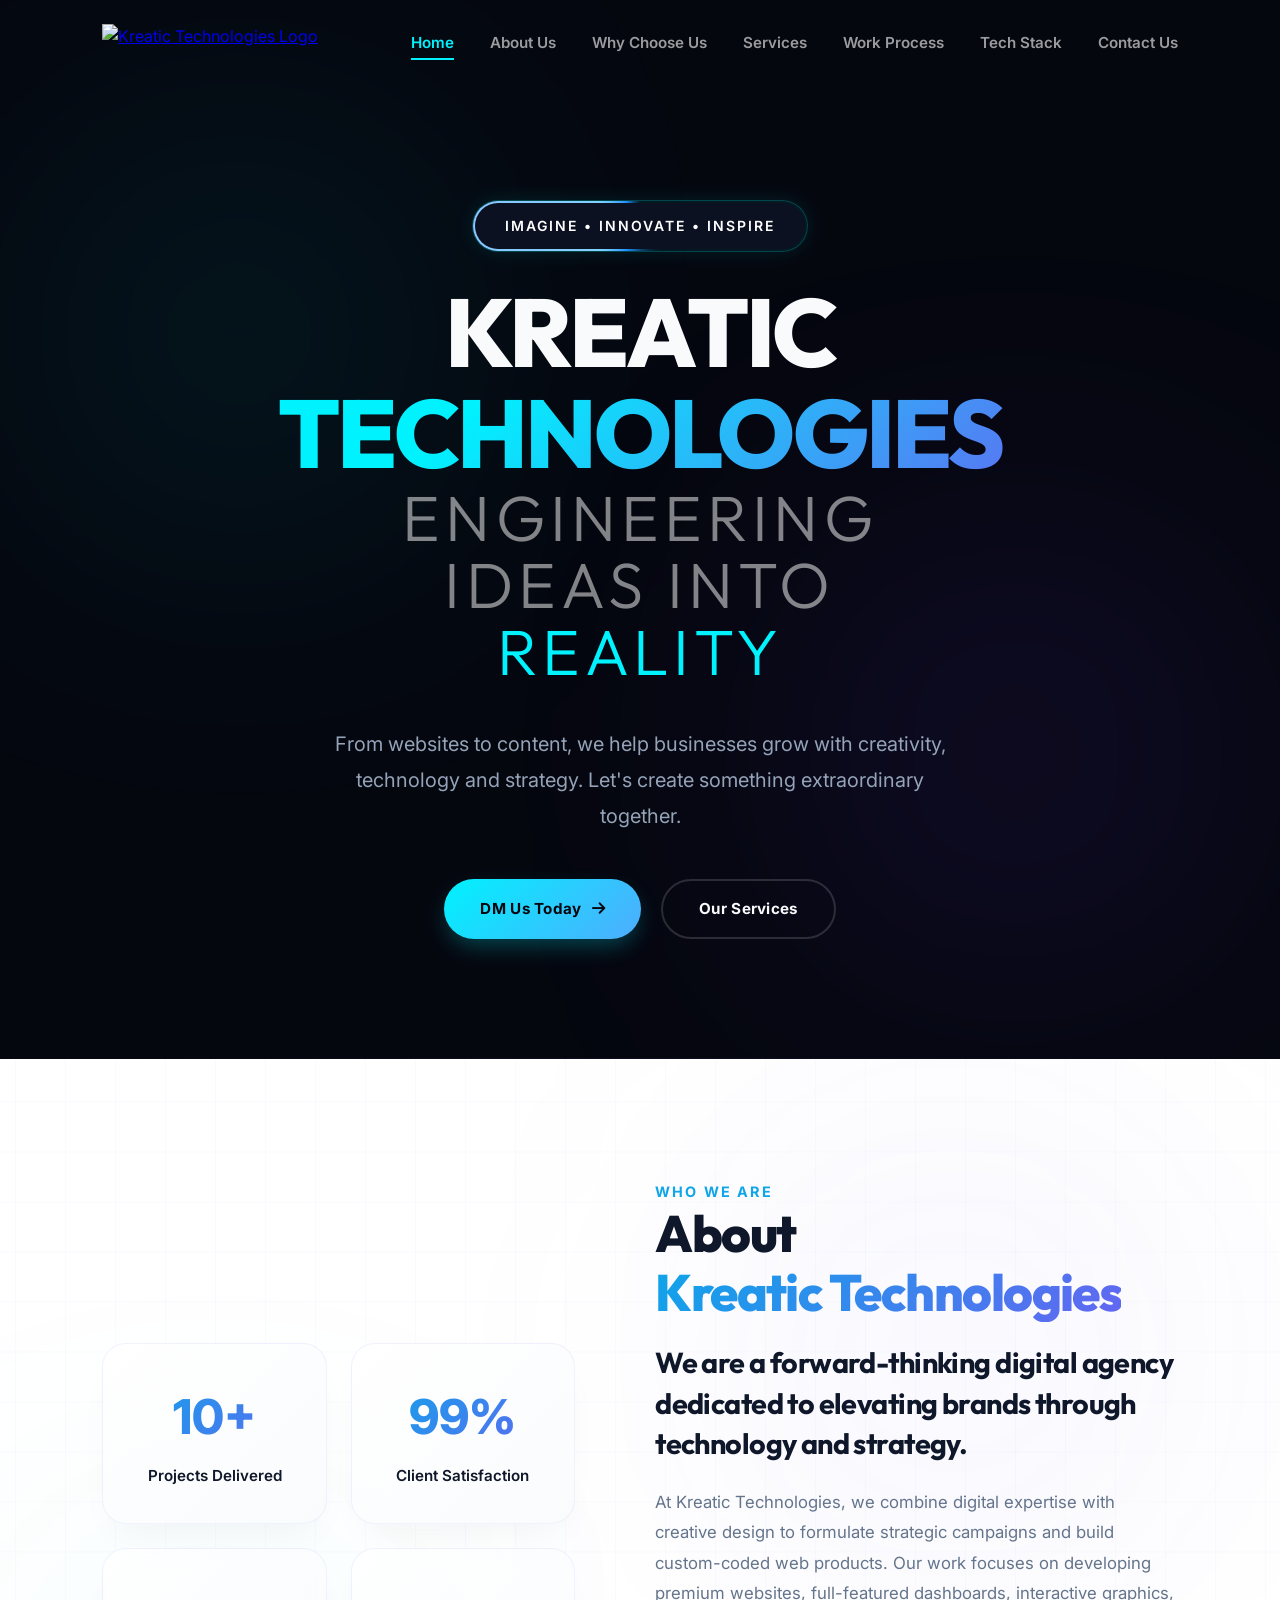
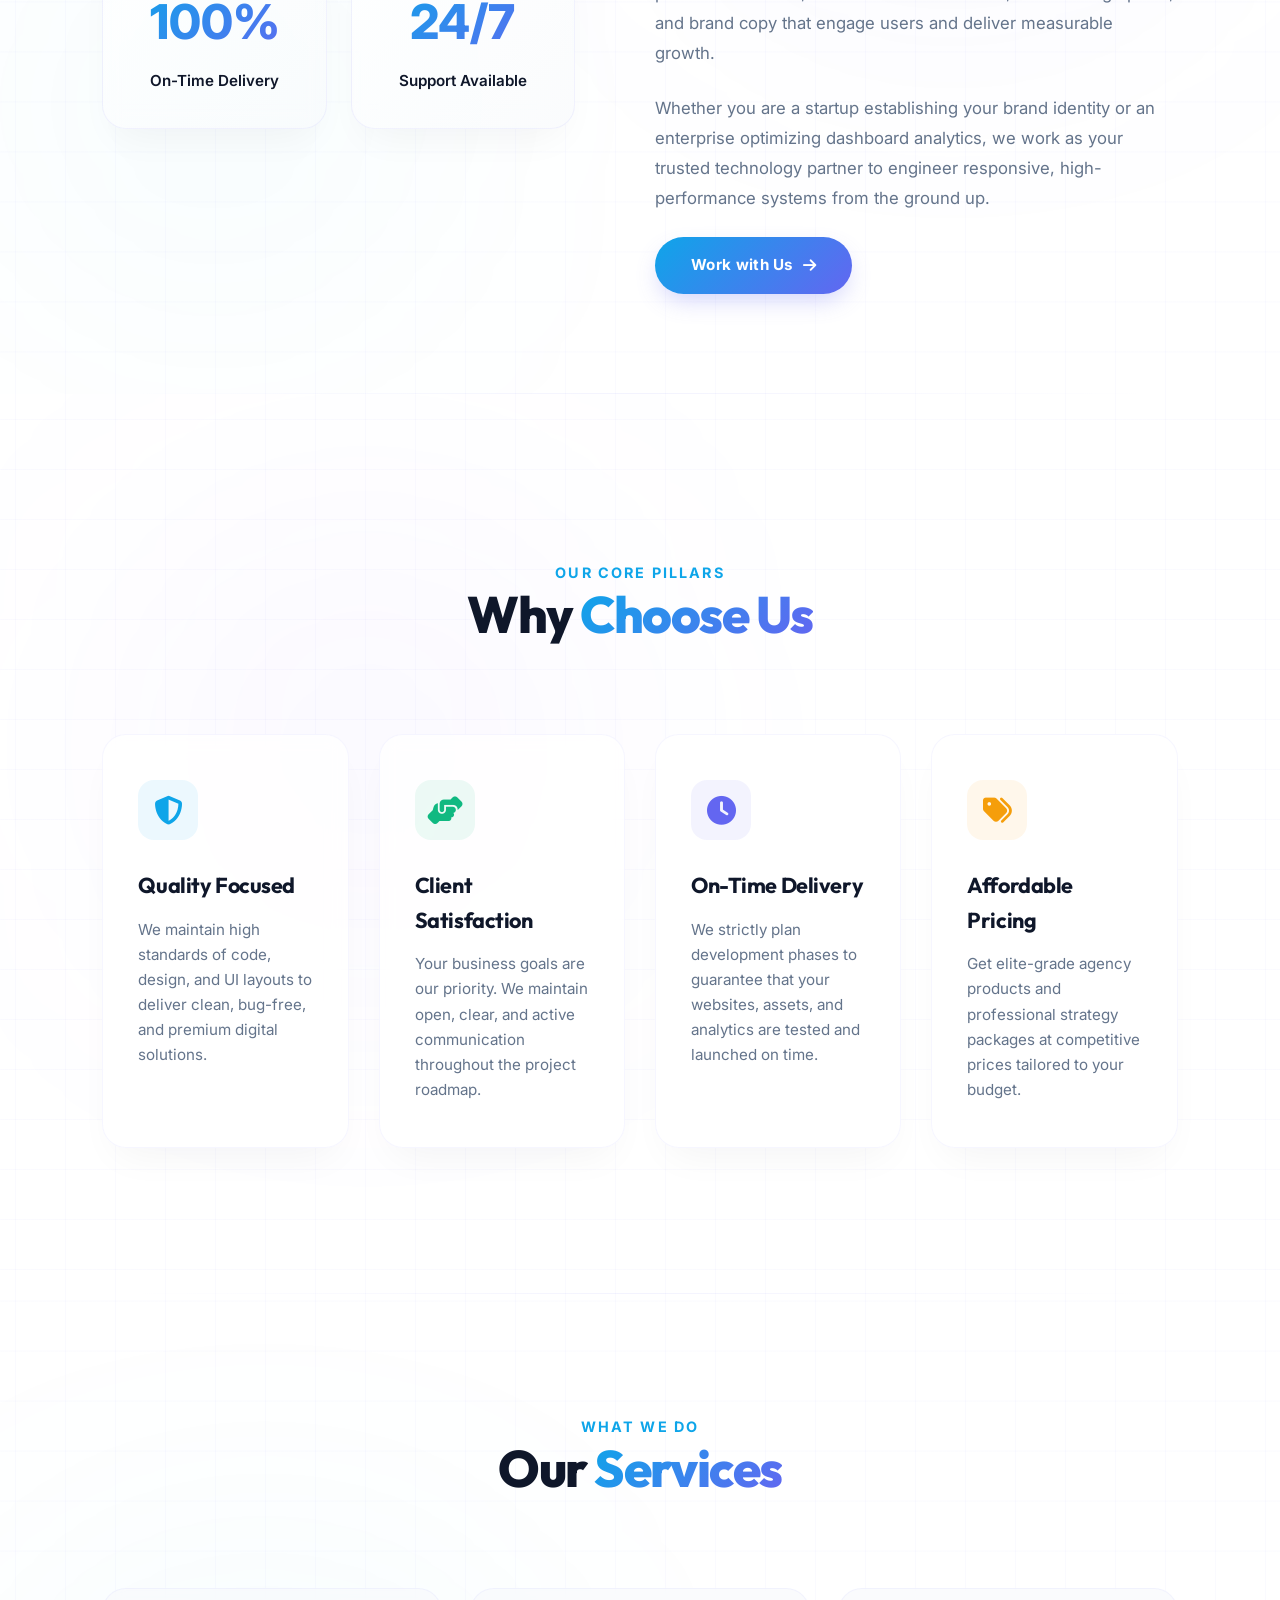
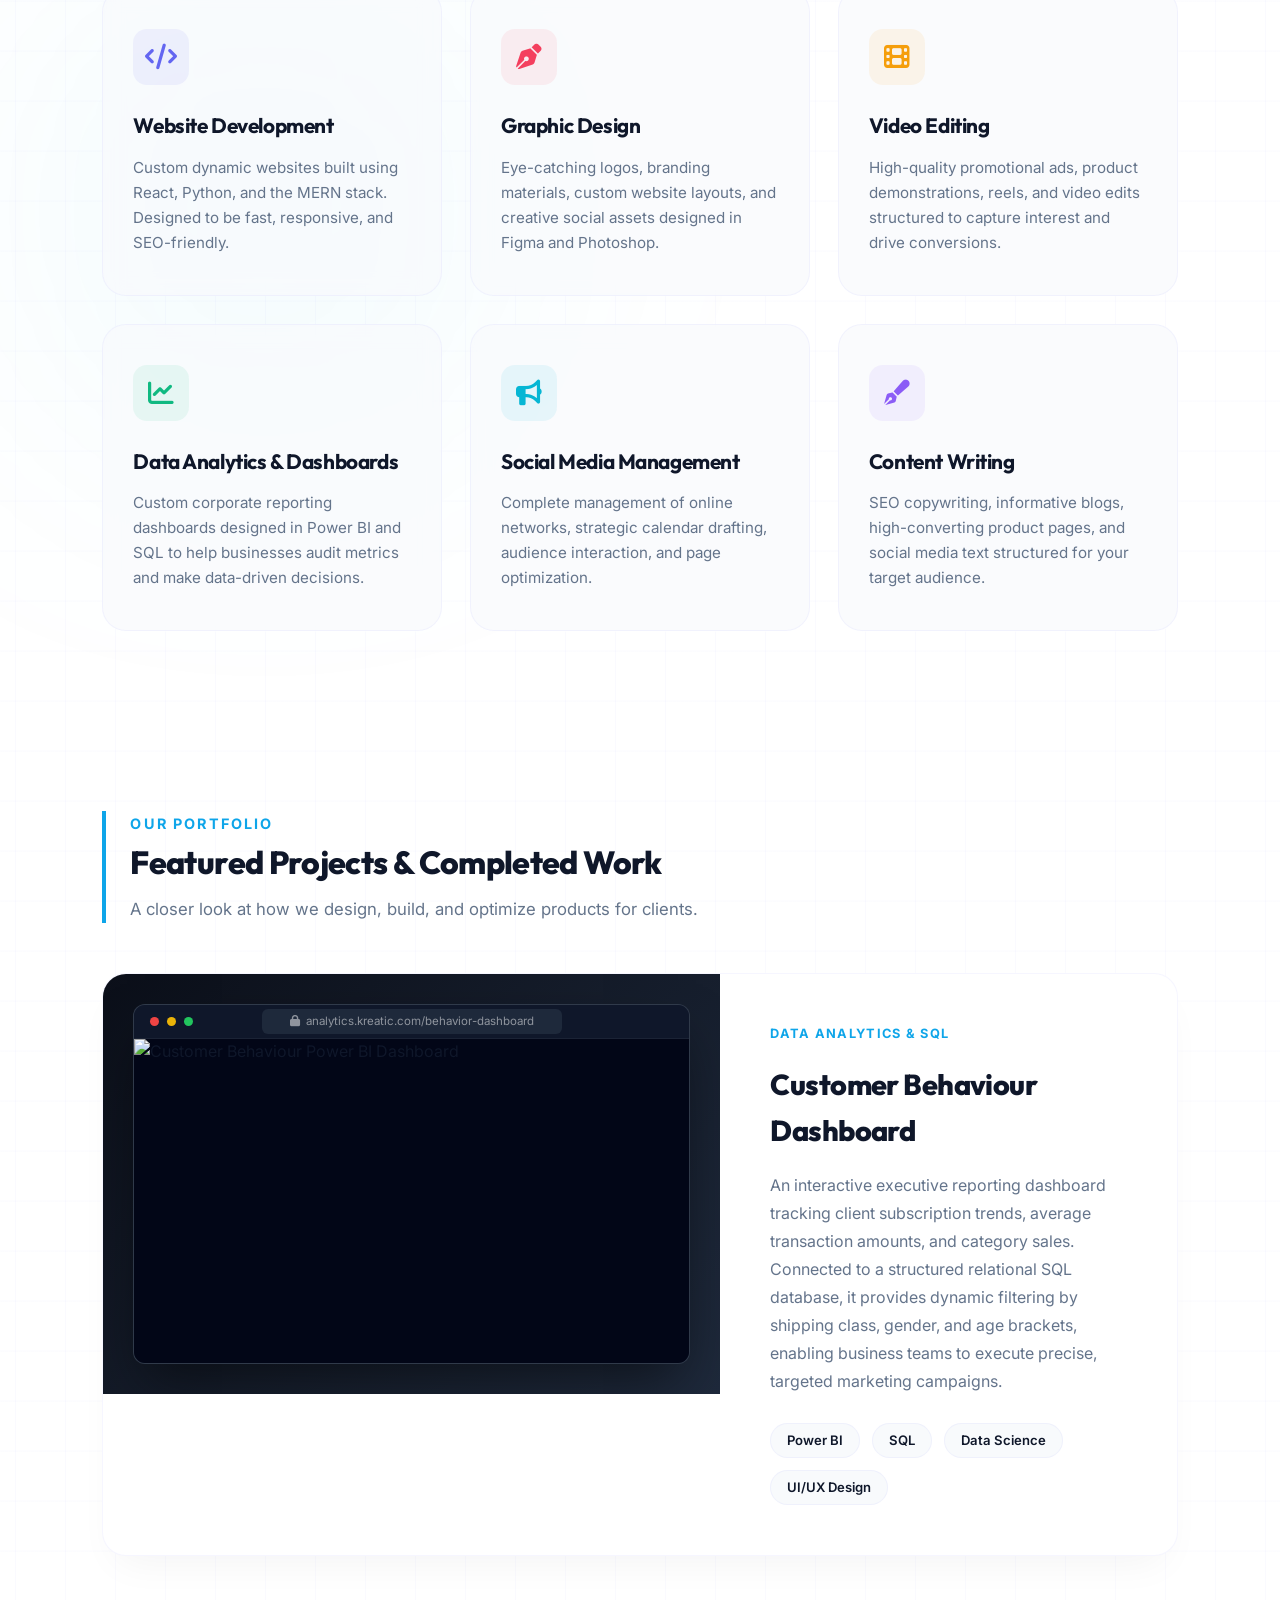
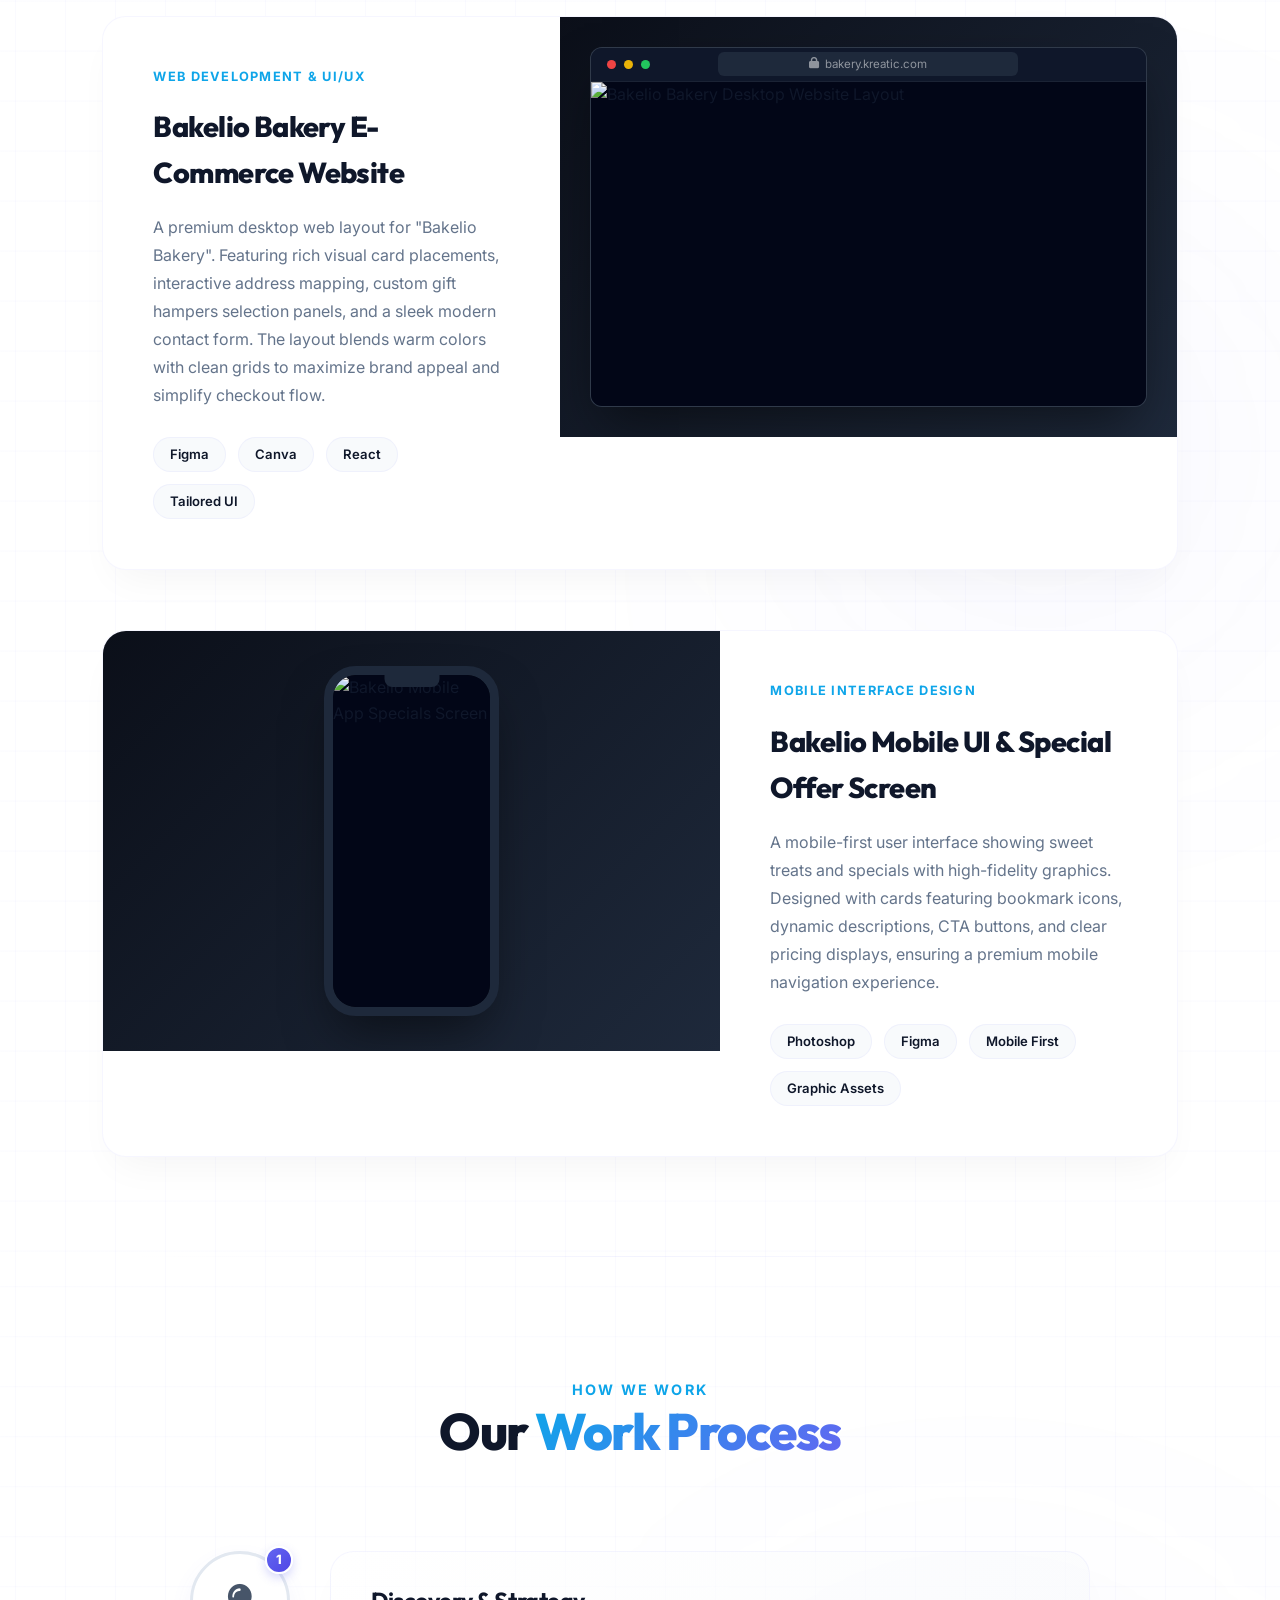
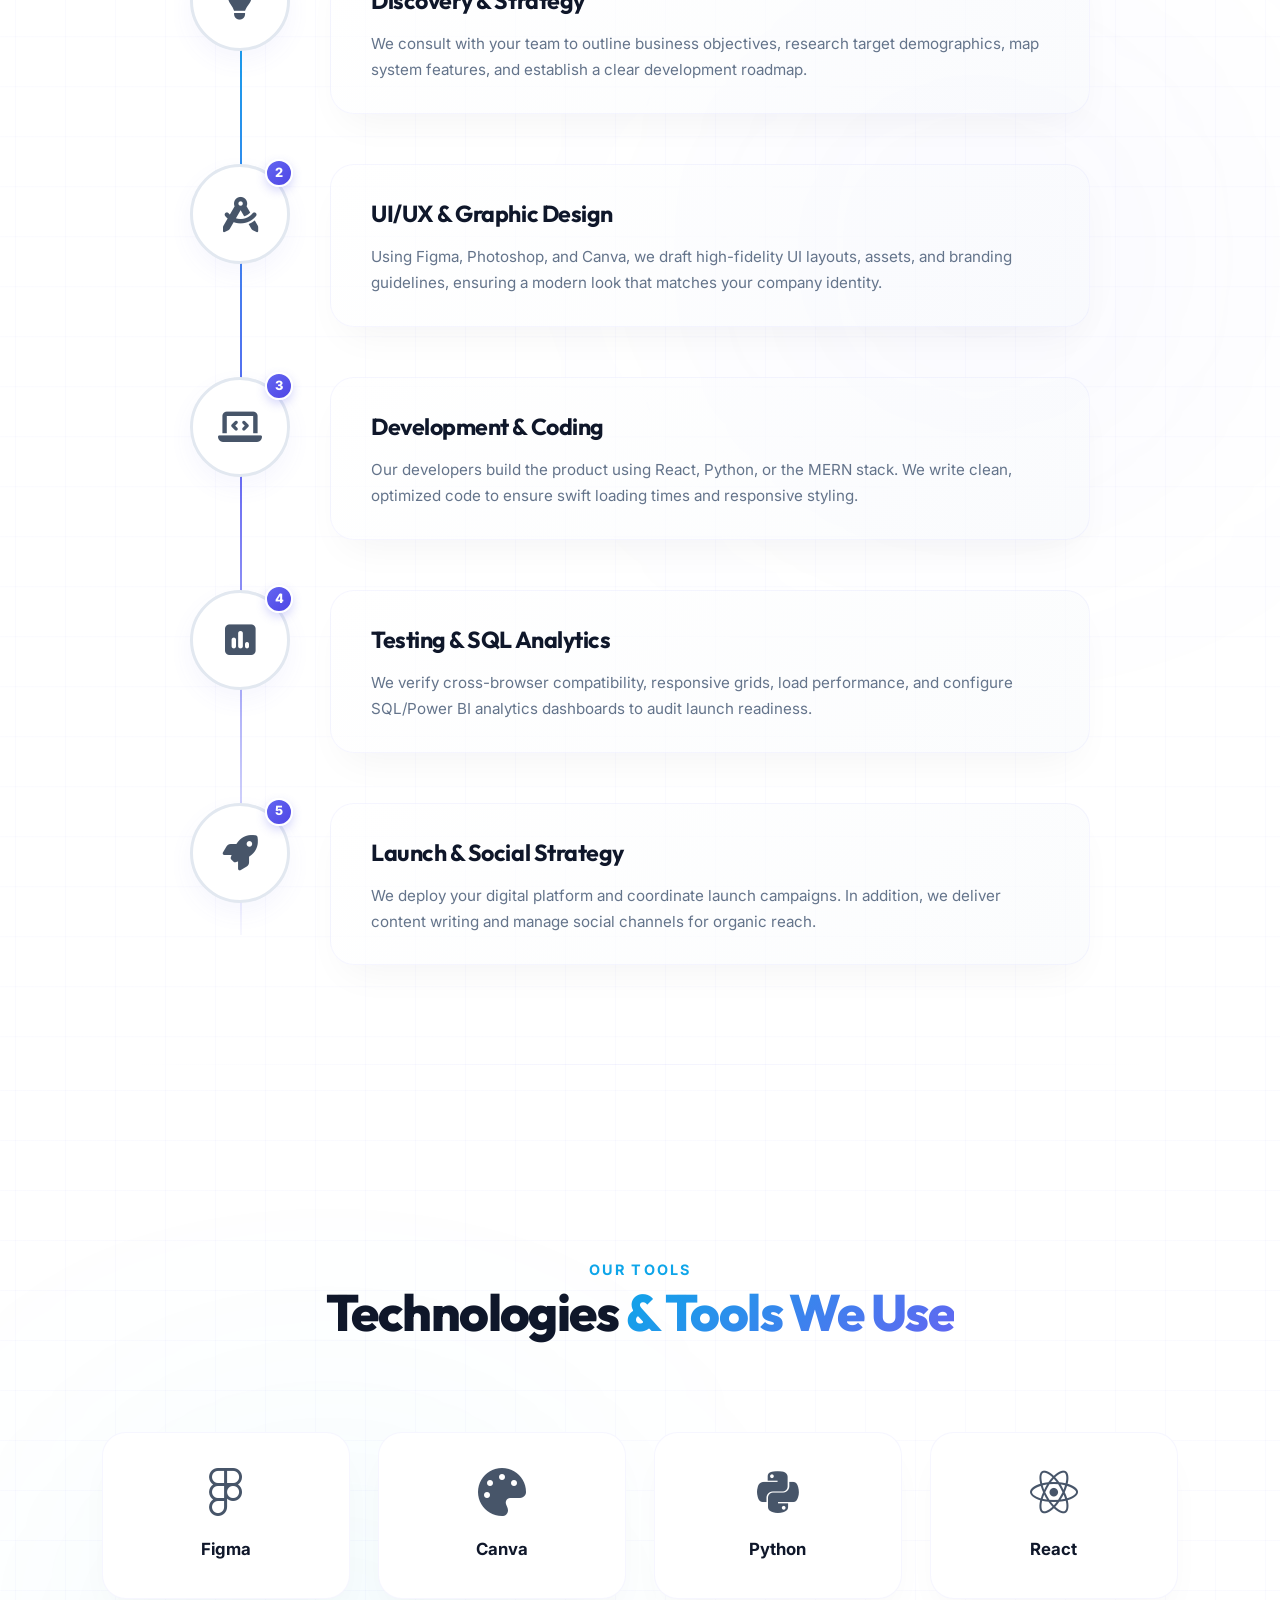
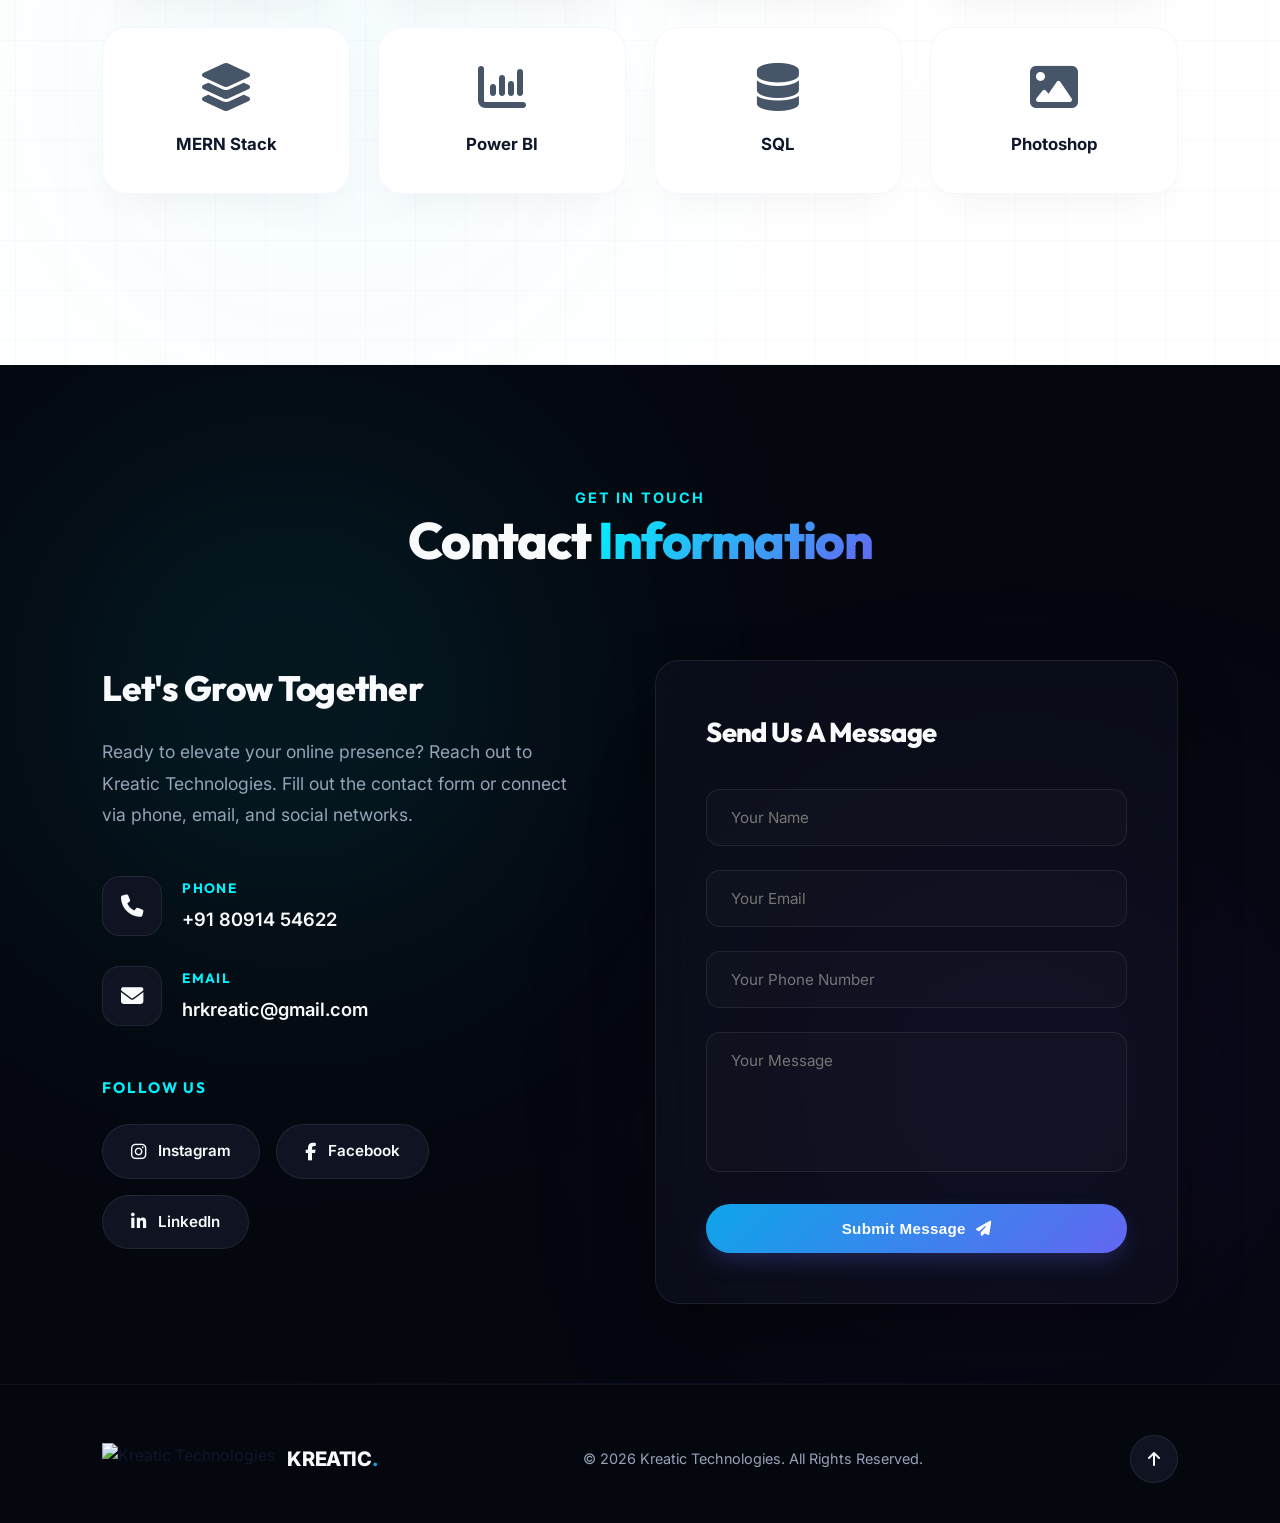
==== index.html @ 92cdb4df "Add files via upload" ====
<!DOCTYPE html>
<html lang="en">

<head>
    <meta charset="UTF-8">
    <meta name="viewport" content="width=device-width, initial-scale=1.0">
    <title>Kreatic Technologies | Company Portfolio</title>
    <!-- Meta tags for SEO -->
    <meta name="description"
        content="Kreatic Technologies helps businesses grow with creativity, technology, and strategy. Explore our portfolio of website development, graphic design, and data dashboards.">
    <meta name="keywords"
        content="Kreatic Technologies, Web Development, Graphic Design, Data Analytics, MERN Stack, React, Power BI, Python">
    <link rel="icon" type="image/png" href="images/logo.png">

    <!-- CSS stylesheets -->
    <link rel="stylesheet" href="index.css">

    <!-- FontAwesome CDN for clean icons -->
    <link rel="stylesheet" href="https://cdnjs.cloudflare.com/ajax/libs/font-awesome/6.4.2/css/all.min.css"
        integrity="sha512-z3gLpd7yknf1YoNbCzqRKc4qyor8gaKU1qmn+CShxbuBusANI9QpRohGBreCFkKxLhei6S9CQXFEbbKuqLg0DA=="
        crossorigin="anonymous" referrerpolicy="no-referrer" />
</head>

<body>

    <!-- Fixed Floating Navigation Bar -->
    <header class="nav-dark" id="main-header">
        <div class="nav-container">
            <a href="#hero" class="logo-wrapper" id="nav-logo-link">
                <img src="images/download.png" alt="Kreatic Technologies Logo" class="logo-img" id="nav-logo-img">
            </a>

            <nav>
                <ul class="nav-links" id="nav-menu">
                    <li><a href="#hero" class="active" id="link-hero">Home</a></li>
                    <li><a href="#about" id="link-about">About Us</a></li>
                    <li><a href="#why-us" id="link-why-us">Why Choose Us</a></li>
                    <li><a href="#services" id="link-services">Services</a></li>
                    <li><a href="#process" id="link-process">Work Process</a></li>
                    <li><a href="#tech" id="link-tech">Tech Stack</a></li>
                    <li><a href="#contact" id="link-contact">Contact Us</a></li>
                </ul>
            </nav>

            <button class="menu-btn" id="mobile-menu-btn" aria-label="Toggle Menu">
                <span></span>
                <span></span>
                <span></span>
            </button>
        </div>
    </header>

    <!-- Cover Page / Hero Section (Black Background) -->
    <section class="section-dark" id="hero">
        <div class="glow-blob glow-blob-1"
            style="top: 15%; left: 5%; width: 350px; height: 350px; background: rgba(0, 242, 254, 0.12);"></div>
        <div class="glow-blob glow-blob-2"
            style="bottom: 10%; right: 5%; width: 400px; height: 400px; background: rgba(124, 58, 237, 0.15);"></div>
        <div class="hero-content">
            <div class="hero-badge moving-border">
                <span class="content">
                    Imagine • Innovate • Inspire
                </span>
            </div>
            <h1 class="hero-headline-stacked">
                <span class="hero-line bold-line">KREATIC</span>
                <span class="hero-line bold-line-accent">TECHNOLOGIES</span>
                <span class="hero-line thin-line">ENGINEERING</span>
                <span class="hero-line thin-line">IDEAS INTO</span>
                <span class="hero-line thin-line-accent">REALITY</span>
            </h1>
            <p class="hero-description">From websites to content, we help businesses grow with creativity, technology
                and strategy. Let's create something extraordinary together.</p>
            <div class="hero-actions">
                <a href="#contact" class="btn btn-primaryx" id="btn-dm-today">DM Us Today <i
                        class="fa-solid fa-arrow-right"></i></a>
                <a href="#services" class="btn btn-secondary" id="btn-view-work">Our Services</a>
            </div>
        </div>
    </section>

    <!-- About Us Section (White Background) -->
    <section class="section-light" id="about">
        <div class="glow-blob glow-blob-1"
            style="top: 10%; right: 10%; width: 400px; height: 400px; background: rgba(99, 102, 241, 0.08);"></div>
        <div class="glow-blob glow-blob-2"
            style="bottom: 15%; left: 5%; width: 300px; height: 300px; background: rgba(6, 182, 212, 0.08);"></div>
        <div class="about-graphics">
            <div class="about-card" id="about-c1">
                <div class="about-card-val" id="about-val-projects">10+</div>
                <div class="about-card-lbl">Projects Delivered</div>
            </div>
            <div class="about-card" id="about-c2">
                <div class="about-card-val" id="about-val-satisfaction">99%</div>
                <div class="about-card-lbl">Client Satisfaction</div>
            </div>
            <div class="about-card" id="about-c3">
                <div class="about-card-val" id="about-val-delivery">100%</div>
                <div class="about-card-lbl">On-Time Delivery</div>
            </div>
            <div class="about-card" id="about-c4">
                <div class="about-card-val" id="about-val-support">24/7</div>
                <div class="about-card-lbl">Support Available</div>
            </div>
        </div>
        <div class="about-content">
            <span class="section-subtitle">Who We Are</span>
            <h2 class="section-title">About <span class="accent-text">Kreatic Technologies</span></h2>
            <h3>We are a forward-thinking digital agency dedicated to elevating brands through technology and strategy.
            </h3>
            <p>At Kreatic Technologies, we combine digital expertise with creative design to formulate strategic
                campaigns and build custom-coded web products. Our work focuses on developing premium websites,
                full-featured dashboards, interactive graphics, and brand copy that engage users and deliver measurable
                growth.</p>
            <p>Whether you are a startup establishing your brand identity or an enterprise optimizing dashboard
                analytics, we work as your trusted technology partner to engineer responsive, high-performance systems
                from the ground up.</p>
            <a href="#contact" class="btn btn-primary" id="btn-about-contact">Work with Us <i
                    class="fa-solid fa-arrow-right"></i></a>
        </div>
    </section>

    <!-- Why Choose Us Section (White Background) -->
    <section class="section-light" id="why-us">
        <div class="glow-blob glow-blob-1"
            style="top: 20%; left: 15%; width: 350px; height: 350px; background: rgba(139, 92, 246, 0.08);"></div>
        <div class="section-header">
            <span class="section-subtitle">Our Core Pillars</span>
            <h2 class="section-title">Why <span class="accent-text">Choose Us</span></h2>
        </div>

        <div class="why-grid">
            <div class="why-card" id="why-quality">
                <div class="why-icon-outer">
                    <i class="fa-solid fa-shield-halved why-icon" id="icon-why-quality"></i>
                </div>
                <h3>Quality Focused</h3>
                <p>We maintain high standards of code, design, and UI layouts to deliver clean, bug-free, and premium
                    digital solutions.</p>
            </div>

            <div class="why-card" id="why-satisfaction">
                <div class="why-icon-outer">
                    <i class="fa-solid fa-handshake-angle why-icon" id="icon-why-satisfaction"></i>
                </div>
                <h3>Client Satisfaction</h3>
                <p>Your business goals are our priority. We maintain open, clear, and active communication throughout
                    the project roadmap.</p>
            </div>

            <div class="why-card" id="why-delivery">
                <div class="why-icon-outer">
                    <i class="fa-solid fa-clock why-icon" id="icon-why-delivery"></i>
                </div>
                <h3>On-Time Delivery</h3>
                <p>We strictly plan development phases to guarantee that your websites, assets, and analytics are tested
                    and launched on time.</p>
            </div>

            <div class="why-card" id="why-pricing">
                <div class="why-icon-outer">
                    <i class="fa-solid fa-tags why-icon" id="icon-why-pricing"></i>
                </div>
                <h3>Affordable Pricing</h3>
                <p>Get elite-grade agency products and professional strategy packages at competitive prices tailored to
                    your budget.</p>
            </div>
        </div>
    </section>

    <!-- Our Services Section (White Background) -->
    <section class="section-light" id="services">
        <div class="glow-blob glow-blob-1"
            style="top: 10%; left: 5%; width: 400px; height: 400px; background: rgba(6, 182, 212, 0.08);"></div>
        <div class="glow-blob glow-blob-2"
            style="bottom: 20%; right: 5%; width: 350px; height: 350px; background: rgba(99, 102, 241, 0.08);"></div>
        <div class="section-header">
            <span class="section-subtitle">What We Do</span>
            <h2 class="section-title">Our <span class="accent-text">Services</span></h2>
        </div>

        <!-- Core Services Grid -->
        <div class="services-grid">
            <div class="service-card" id="service-webdev">
                <div class="service-icon-outer">
                    <i class="fa-solid fa-code service-icon" id="icon-service-webdev"></i>
                </div>
                <h3>Website Development</h3>
                <p>Custom dynamic websites built using React, Python, and the MERN stack. Designed to be fast,
                    responsive, and SEO-friendly.</p>
            </div>

            <div class="service-card" id="service-graphics">
                <div class="service-icon-outer">
                    <i class="fa-solid fa-pen-nib service-icon" id="icon-service-graphics"></i>
                </div>
                <h3>Graphic Design</h3>
                <p>Eye-catching logos, branding materials, custom website layouts, and creative social assets designed
                    in Figma and Photoshop.</p>
            </div>

            <div class="service-card" id="service-video">
                <div class="service-icon-outer">
                    <i class="fa-solid fa-film service-icon" id="icon-service-video"></i>
                </div>
                <h3>Video Editing</h3>
                <p>High-quality promotional ads, product demonstrations, reels, and video edits structured to capture
                    interest and drive conversions.</p>
            </div>

            <div class="service-card" id="service-analytics">
                <div class="service-icon-outer">
                    <i class="fa-solid fa-chart-line service-icon" id="icon-service-analytics"></i>
                </div>
                <h3>Data Analytics & Dashboards</h3>
                <p>Custom corporate reporting dashboards designed in Power BI and SQL to help businesses audit metrics
                    and make data-driven decisions.</p>
            </div>

            <div class="service-card" id="service-social">
                <div class="service-icon-outer">
                    <i class="fa-solid fa-bullhorn service-icon" id="icon-service-social"></i>
                </div>
                <h3>Social Media Management</h3>
                <p>Complete management of online networks, strategic calendar drafting, audience interaction, and page
                    optimization.</p>
            </div>

            <div class="service-card" id="service-writing">
                <div class="service-icon-outer">
                    <i class="fa-solid fa-pen-fancy service-icon" id="icon-service-writing"></i>
                </div>
                <h3>Content Writing</h3>
                <p>SEO copywriting, informative blogs, high-converting product pages, and social media text structured
                    for your target audience.</p>
            </div>
        </div>

        <!-- Selected Work (Long Cards showcasing work) -->
        <div class="work-section-header">
            <span class="section-subtitle">Our Portfolio</span>
            <h3>Featured Projects & Completed Work</h3>
            <p>A closer look at how we design, build, and optimize products for clients.</p>
        </div>

        <div class="work-cards-container">
            <!-- Card 1: Power BI Dashboard -->
            <div class="work-card-long" id="project-dashboard">
                <div class="work-image-area">
                    <div class="browser-mockup">
                        <div class="browser-header">
                            <span class="browser-dot close"></span>
                            <span class="browser-dot minimize"></span>
                            <span class="browser-dot maximize"></span>
                            <div class="browser-address"><i class="fa-solid fa-lock"></i>
                                analytics.kreatic.com/behavior-dashboard</div>
                        </div>
                        <div class="browser-screen">
                            <img src="images/Screenshot 2026-07-16 122818.png"
                                alt="Customer Behaviour Power BI Dashboard" class="work-card-img"
                                id="img-project-dashboard">
                        </div>
                    </div>
                </div>
                <div class="work-info-area">
                    <span class="work-tag">Data Analytics & SQL</span>
                    <h4 class="work-card-title">Customer Behaviour Dashboard</h4>
                    <p class="work-card-desc">An interactive executive reporting dashboard tracking client subscription
                        trends, average transaction amounts, and category sales. Connected to a structured relational
                        SQL database, it provides dynamic filtering by shipping class, gender, and age brackets,
                        enabling business teams to execute precise, targeted marketing campaigns.</p>
                    <ul class="work-meta-list">
                        <li class="work-meta-item">Power BI</li>
                        <li class="work-meta-item">SQL</li>
                        <li class="work-meta-item">Data Science</li>
                        <li class="work-meta-item">UI/UX Design</li>
                    </ul>
                </div>
            </div>

            <!-- Card 2: Bakery Desktop Mockup -->
            <div class="work-card-long" id="project-bakery-desktop">
                <div class="work-image-area">
                    <div class="browser-mockup">
                        <div class="browser-header">
                            <span class="browser-dot close"></span>
                            <span class="browser-dot minimize"></span>
                            <span class="browser-dot maximize"></span>
                            <div class="browser-address"><i class="fa-solid fa-lock"></i> bakery.kreatic.com</div>
                        </div>
                        <div class="browser-screen">
                            <img src="images/WhatsApp Image 2026-07-16 at 6.40.13 PM.jpeg"
                                alt="Bakelio Bakery Desktop Website Layout" class="work-card-img"
                                id="img-project-bakery-desktop">
                        </div>
                    </div>
                </div>
                <div class="work-info-area">
                    <span class="work-tag">Web Development & UI/UX</span>
                    <h4 class="work-card-title">Bakelio Bakery E-Commerce Website</h4>
                    <p class="work-card-desc">A premium desktop web layout for "Bakelio Bakery". Featuring rich visual
                        card placements, interactive address mapping, custom gift hampers selection panels, and a sleek
                        modern contact form. The layout blends warm colors with clean grids to maximize brand appeal and
                        simplify checkout flow.</p>
                    <ul class="work-meta-list">
                        <li class="work-meta-item">Figma</li>
                        <li class="work-meta-item">Canva</li>
                        <li class="work-meta-item">React</li>
                        <li class="work-meta-item">Tailored UI</li>
                    </ul>
                </div>
            </div>

            <!-- Card 3: Bakery Mobile Special Mockup -->
            <div class="work-card-long" id="project-bakery-mobile">
                <div class="work-image-area">
                    <div class="phone-mockup">
                        <div class="phone-speaker"></div>
                        <div class="phone-screen">
                            <img src="images/WhatsApp Image 2026-07-16 at 6.41.11 PM.jpeg"
                                alt="Bakelio Mobile App Specials Screen" class="work-card-img"
                                id="img-project-bakery-mobile">
                        </div>
                    </div>
                </div>
                <div class="work-info-area">
                    <span class="work-tag">Mobile Interface Design</span>
                    <h4 class="work-card-title">Bakelio Mobile UI & Special Offer Screen</h4>
                    <p class="work-card-desc">A mobile-first user interface showing sweet treats and specials with
                        high-fidelity graphics. Designed with cards featuring bookmark icons, dynamic descriptions, CTA
                        buttons, and clear pricing displays, ensuring a premium mobile navigation experience.</p>
                    <ul class="work-meta-list">
                        <li class="work-meta-item">Photoshop</li>
                        <li class="work-meta-item">Figma</li>
                        <li class="work-meta-item">Mobile First</li>
                        <li class="work-meta-item">Graphic Assets</li>
                    </ul>
                </div>
            </div>
        </div>
    </section>

    <!-- Work Process Section (White Background) -->
    <section class="section-light" id="process">
        <div class="glow-blob glow-blob-1"
            style="top: 30%; right: 10%; width: 350px; height: 350px; background: rgba(99, 102, 241, 0.08);"></div>
        <div class="section-header">
            <span class="section-subtitle">How We Work</span>
            <h2 class="section-title">Our <span class="accent-text">Work Process</span></h2>
        </div>

        <div class="process-flow">
            <!-- Step 1 -->
            <div class="process-step" id="step-strategy">
                <div class="process-icon-outer">
                    <i class="fa-solid fa-lightbulb" id="icon-step-strategy"></i>
                </div>
                <div class="process-number">1</div>
                <div class="process-content">
                    <h3>Discovery & Strategy</h3>
                    <p>We consult with your team to outline business objectives, research target demographics, map
                        system features, and establish a clear development roadmap.</p>
                </div>
            </div>

            <!-- Step 2 -->
            <div class="process-step" id="step-design">
                <div class="process-icon-outer">
                    <i class="fa-solid fa-compass-drafting" id="icon-step-design"></i>
                </div>
                <div class="process-number">2</div>
                <div class="process-content">
                    <h3>UI/UX & Graphic Design</h3>
                    <p>Using Figma, Photoshop, and Canva, we draft high-fidelity UI layouts, assets, and branding
                        guidelines, ensuring a modern look that matches your company identity.</p>
                </div>
            </div>

            <!-- Step 3 -->
            <div class="process-step" id="step-dev">
                <div class="process-icon-outer">
                    <i class="fa-solid fa-laptop-code" id="icon-step-dev"></i>
                </div>
                <div class="process-number">3</div>
                <div class="process-content">
                    <h3>Development & Coding</h3>
                    <p>Our developers build the product using React, Python, or the MERN stack. We write clean,
                        optimized code to ensure swift loading times and responsive styling.</p>
                </div>
            </div>

            <!-- Step 4 -->
            <div class="process-step" id="step-testing">
                <div class="process-icon-outer">
                    <i class="fa-solid fa-square-poll-vertical" id="icon-step-testing"></i>
                </div>
                <div class="process-number">4</div>
                <div class="process-content">
                    <h3>Testing & SQL Analytics</h3>
                    <p>We verify cross-browser compatibility, responsive grids, load performance, and configure
                        SQL/Power BI analytics dashboards to audit launch readiness.</p>
                </div>
            </div>

            <!-- Step 5 -->
            <div class="process-step" id="step-launch">
                <div class="process-icon-outer">
                    <i class="fa-solid fa-rocket" id="icon-step-launch"></i>
                </div>
                <div class="process-number">5</div>
                <div class="process-content">
                    <h3>Launch & Social Strategy</h3>
                    <p>We deploy your digital platform and coordinate launch campaigns. In addition, we deliver content
                        writing and manage social channels for organic reach.</p>
                </div>
            </div>
        </div>
    </section>

    <!-- Technologies & Tools Section (White Background) -->
    <section class="section-light" id="tech">
        <div class="glow-blob glow-blob-1"
            style="bottom: 10%; left: 10%; width: 400px; height: 400px; background: rgba(6, 182, 212, 0.08);"></div>
        <div class="section-header">
            <span class="section-subtitle">Our Tools</span>
            <h2 class="section-title">Technologies <span class="accent-text">& Tools We Use</span></h2>
        </div>

        <div class="tech-container">
            <div class="tech-grid">
                <div class="tech-card" id="tech-figma">
                    <i class="fa-brands fa-figma tech-icon" id="icon-tech-figma"></i>
                    <div class="tech-name">Figma</div>
                </div>

                <div class="tech-card" id="tech-canva">
                    <i class="fa-solid fa-palette tech-icon" id="icon-tech-canva"></i>
                    <div class="tech-name">Canva</div>
                </div>

                <div class="tech-card" id="tech-python">
                    <i class="fa-brands fa-python tech-icon" id="icon-tech-python"></i>
                    <div class="tech-name">Python</div>
                </div>

                <div class="tech-card" id="tech-react">
                    <i class="fa-brands fa-react tech-icon" id="icon-tech-react"></i>
                    <div class="tech-name">React</div>
                </div>

                <div class="tech-card" id="tech-mern">
                    <i class="fa-solid fa-layer-group tech-icon" id="icon-tech-mern"></i>
                    <div class="tech-name">MERN Stack</div>
                </div>

                <div class="tech-card" id="tech-powerbi">
                    <i class="fa-solid fa-chart-column tech-icon" id="icon-tech-powerbi"></i>
                    <div class="tech-name">Power BI</div>
                </div>

                <div class="tech-card" id="tech-sql">
                    <i class="fa-solid fa-database tech-icon" id="icon-tech-sql"></i>
                    <div class="tech-name">SQL</div>
                </div>

                <div class="tech-card" id="tech-photoshop">
                    <i class="fa-solid fa-image tech-icon" id="icon-tech-photoshop"></i>
                    <div class="tech-name">Photoshop</div>
                </div>
            </div>
        </div>
    </section>

    <!-- Contact & Footer Sections (Black Background) -->
    <section class="section-dark" id="contact">
        <div class="glow-blob glow-blob-1"
            style="top: 10%; left: 5%; width: 450px; height: 450px; background: rgba(0, 242, 254, 0.12);"></div>
        <div class="glow-blob glow-blob-2"
            style="bottom: 10%; right: 5%; width: 400px; height: 400px; background: rgba(124, 58, 237, 0.15);"></div>
        <div class="section-header">
            <span class="section-subtitle">Get In Touch</span>
            <h2 class="section-title">Contact <span class="accent-text">Information</span></h2>
        </div>

        <div class="contact-wrapper">
            <!-- Contact Details Panel -->
            <div class="contact-info-panel">
                <h3>Let's Grow Together</h3>
                <p class="contact-intro">Ready to elevate your online presence? Reach out to Kreatic Technologies. Fill
                    out the contact form or connect via phone, email, and social networks.</p>

                <div class="contact-details">
                    <div class="contact-item" id="contact-detail-phone">
                        <div class="contact-item-icon">
                            <i class="fa-solid fa-phone" id="icon-contact-phone"></i>
                        </div>
                        <div class="contact-item-text">
                            <h4>Phone</h4>
                            <a href="tel:+918091454622">+91 80914 54622</a>
                        </div>
                    </div>

                    <div class="contact-item" id="contact-detail-email">
                        <div class="contact-item-icon">
                            <i class="fa-solid fa-envelope" id="icon-contact-email"></i>
                        </div>
                        <div class="contact-item-text">
                            <h4>Email</h4>
                            <a href="mailto:hrkreatic@gmail.com">hrkreatic@gmail.com</a>
                        </div>
                    </div>
                </div>

                <!-- Social Channels -->
                <h4 class="socials-title">Follow Us</h4>
                <div class="socials-grid">
                    <a href="https://www.instagram.com/kreatic_technologies?utm_source=qr" target="_blank"
                        class="social-button" id="social-instagram" rel="noopener noreferrer">
                        <i class="fa-brands fa-instagram"></i> Instagram
                    </a>
                    <a href="https://www.facebook.com/share/18uyy2AoN8/" target="_blank" class="social-button"
                        id="social-facebook" rel="noopener noreferrer">
                        <i class="fa-brands fa-facebook-f"></i> Facebook
                    </a>
                    <a href="https://www.instagram.com/kreatic_technologies?utm_source=qr" target="_blank"
                        class="social-button" id="social-linkedin" rel="noopener noreferrer">
                        <i class="fa-brands fa-linkedin-in"></i> LinkedIn
                    </a>
                </div>
            </div>

            <!-- Contact Form Panel -->
            <div class="contact-form-panel">
                <h3>Send Us A Message</h3>
                <form id="contact-form">
                    <div class="form-group">
                        <input type="text" class="form-control" placeholder="Your Name" required id="form-name">
                    </div>
                    <div class="form-group">
                        <input type="email" class="form-control" placeholder="Your Email" required id="form-email">
                    </div>
                    <div class="form-group">
                        <input type="tel" class="form-control" placeholder="Your Phone Number" id="form-phone">
                    </div>
                    <div class="form-group">
                        <textarea class="form-control" placeholder="Your Message" required id="form-message"></textarea>
                    </div>
                    <button type="submit" class="btn btn-primary form-submit-btn" id="form-submit">Submit Message <i
                            class="fa-solid fa-paper-plane"></i></button>
                </form>
            </div>
        </div>
    </section>

    <!-- Footer -->
    <footer>
        <div class="footer-content">
            <div class="footer-logo">
                <img src="images/download.png" alt="Kreatic Technologies" class="footer-logo-img" id="footer-logo-image">
                <span class="footer-logo-text">KREATIC<span>.</span></span>
            </div>
            <div class="footer-copyright" id="footer-copy-text">
                &copy; 2026 Kreatic Technologies. All Rights Reserved.
            </div>
            <a href="#hero" class="footer-top-btn" aria-label="Scroll to top" id="footer-scroll-top">
                <i class="fa-solid fa-arrow-up"></i>
            </a>
        </div>
    </footer>

    <!-- JavaScript File -->
    <script src="index.js"></script>
</body>

</html>
---- index.css ----
@import url('https://fonts.googleapis.com/css2?family=Inter:wght@300;400;500;600;700&family=Outfit:wght@300;400;500;600;700;800&display=swap');

.hero-badge.moving-border{
    position:relative;
    display:inline-flex;
    padding:2px;
    border-radius:999px;
    overflow:hidden;
}

.hero-badge.moving-border::before{
    content:"";
    position:absolute;
    inset:-2px;
    border-radius:inherit;

    background:conic-gradient(
        from 0deg,
        transparent 0deg,
        transparent 140deg,
        rgba(30,144,255,.15) 160deg,
        rgba(30,144,255,.4) 180deg,
        #1e90ff 210deg,
        #7fd3ff 240deg,
        #8bc5ff 270deg,
        #7fd3ff 300deg,
        #1e90ff 330deg,
        rgba(30,144,255,.4) 345deg,
        transparent 360deg
    );

    animation:spin 2.3s linear infinite;
}

.hero-badge .content{
    position:relative;
    z-index:1;
    background:#0b1120;   /* Change to your website background */
    color:#fff;
    padding:12px 30px;
    border-radius:999px;
    font-size:14px;
    font-weight:600;
    letter-spacing:2px;
    text-transform:uppercase;
}

@keyframes spin{
    from{
        transform:rotate(0deg);
    }
    to{
        transform:rotate(360deg);
    }
}





/* CSS Reset & Variables */
:root {
    /* Brand Accents & Colors */
    --primary-cyan: #0ea5e9;       /* Cyan-Blue */
    --primary-cyan-hover: #0284c7;
    --primary-cyan-light: rgba(14, 165, 233, 0.1);
    --shadow-cyan: 0 10px 25px -5px rgba(14, 165, 233, 0.3);
    
    --accent-gradient: linear-gradient(135deg, #00f2fe 0%, #4facfe 100%);
    --purple-gradient: linear-gradient(135deg, #a855f7 0%, #6366f1 100%);
    
    /* Dark Theme */
    --bg-dark: #05070f;
    --bg-dark-card: #0f1322;
    --border-dark: rgba(255, 255, 255, 0.08);
    
    /* Light Theme */
    --bg-light: #ffffff;
    --bg-light-alt: #f8fafc;
    --bg-light-card: #ffffff;
    --border-light: rgba(99, 102, 241, 0.06);
    
    /* Typography Colors */
    --text-white: #f9fafb;
    --text-black: #0f172a;
    --text-muted-light: #94a3b8;
    --text-muted-dark: #64748b;
    
    /* Global tokens */
    --transition-smooth: all 0.5s cubic-bezier(0.16, 1, 0.3, 1);
    --border-radius-lg: 24px;
    --border-radius-md: 16px;
    --border-radius-sm: 8px;
    --shadow-premium: 0 20px 40px -15px rgba(15, 23, 42, 0.05);
    --shadow-hover: 0 30px 60px -20px rgba(15, 23, 42, 0.1);
    
    --font-heading: 'Outfit', sans-serif;
    --font-body: 'Inter', sans-serif;
}

* {
    margin: 0;
    padding: 0;
    box-sizing: border-box;
    scroll-behavior: smooth;
}

body {
    font-family: var(--font-body);
    background-color: var(--bg-light);
    color: var(--text-black);
    overflow-x: hidden;
    line-height: 1.6;
}

/* Custom Scrollbar */
::-webkit-scrollbar {
    width: 10px;
}

::-webkit-scrollbar-track {
    background: var(--bg-dark);
}

::-webkit-scrollbar-thumb {
    background: linear-gradient(to bottom, #00f2fe, #6366f1);
    border-radius: 5px;
}

::-webkit-scrollbar-thumb:hover {
    background: var(--accent-gradient);
}

/* Headings & Text Gradients */
h1, h2, h3, h4, h5, h6 {
    font-family: var(--font-heading);
    font-weight: 700;
    letter-spacing: -0.02em;
}

.accent-text {
    background: linear-gradient(135deg, #00f2fe 0%, #6366f1 100%);
    -webkit-background-clip: text;
    -webkit-text-fill-color: transparent;
    display: inline-block;
}

.section-light .accent-text {
    background: linear-gradient(135deg, #0ea5e9 0%, #6366f1 100%);
    -webkit-background-clip: text;
    -webkit-text-fill-color: transparent;
    display: inline-block;
}

/* Global Section Layouts */
section {
    padding: 120px 8% 100px 8%;
    min-height: 100vh;
    display: flex;
    flex-direction: column;
    justify-content: center;
    position: relative;
    overflow: hidden;
}

section::after {
    content: '';
    position: absolute;
    bottom: 0;
    left: 10%;
    right: 10%;
    height: 1px;
    background: linear-gradient(90deg, transparent, rgba(99, 102, 241, 0.08), transparent);
}

/* Section-Dark Custom Variables */
.section-dark {
    --primary-cyan: #00f2fe;
    --primary-cyan-hover: #38bdf8;
    --primary-cyan-light: rgba(0, 242, 254, 0.1);
    --shadow-cyan: 0 0 30px rgba(0, 242, 254, 0.35);
    
    background-color: var(--bg-dark);
    color: var(--text-white);
}

.section-dark h2.section-title {
    color: var(--text-white);
}

.section-dark p {
    color: var(--text-muted-light);
}

/* Section-Light Custom Variables & Blueprint Pattern */
.section-light {
    --primary-cyan: #0ea5e9;
    --primary-cyan-hover: #0369a1;
    --primary-cyan-light: rgba(14, 165, 233, 0.08);
    --shadow-cyan: 0 0 30px rgba(14, 165, 233, 0.15);
    
    background-color: var(--bg-light);
    color: var(--text-black);
    
    /* Modern blueprint-style grid background */
    background-image: 
        linear-gradient(to right, rgba(99, 102, 241, 0.03) 1px, transparent 1px),
        linear-gradient(to bottom, rgba(99, 102, 241, 0.03) 1px, transparent 1px);
    background-size: 50px 50px;
    background-position: center;
}

.section-light h2.section-title {
    color: var(--text-black);
}

.section-light p {
    color: var(--text-muted-dark);
}

/* Section Title Headers */
.section-header {
    text-align: center;
    margin-bottom: 70px;
    width: 100%;
    z-index: 5;
    position: relative;
}

.section-title {
    font-size: clamp(2.2rem, 5vw, 3.2rem);
    margin-bottom: 20px;
    font-weight: 800;
    letter-spacing: -0.03em;
    line-height: 1.15;
}

.section-subtitle {
    font-size: 0.9rem;
    font-weight: 700;
    max-width: 600px;
    margin: 0 auto 10px auto;
    text-transform: uppercase;
    letter-spacing: 0.15em;
    color: var(--primary-cyan) !important;
}

/* Floating Navigation Bar (Glassmorphic) */
header {
    position: fixed;
    top: 0;
    left: 0;
    width: 100%;
    z-index: 1000;
    transition: var(--transition-smooth);
    padding: 24px 8%;
}

header.scrolled {
    padding: 14px 8%;
    backdrop-filter: blur(20px);
    -webkit-backdrop-filter: blur(20px);
}

header.nav-dark.scrolled {
    background-color: rgba(5, 7, 15, 0.75);
    border-bottom: 1px solid rgba(255, 255, 255, 0.06);
}

header.nav-light.scrolled {
    background-color: rgba(255, 255, 255, 0.8);
    border-bottom: 1px solid rgba(15, 23, 42, 0.06);
}

header.nav-dark {
    --primary-cyan: #00f2fe;
}

header.nav-light {
    --primary-cyan: #0ea5e9;
}

.nav-container {
    display: flex;
    justify-content: space-between;
    align-items: center;
    width: 100%;
}

.logo-wrapper {
    display: flex;
    align-items: center;
    gap: 12px;
}

.logo-img {
    height: 38px;
    width: auto;
    object-fit: contain;
}

.logo-text {
    font-size: 1.4rem;
    font-weight: 800;
    color: var(--text-white);
    letter-spacing: -0.03em;
    display: flex;
    align-items: center;
}

header.nav-light .logo-text {
    color: var(--text-black);
}

.nav-links {
    display: flex;
    list-style: none;
    gap: 36px;
}

.nav-links a {
    text-decoration: none;
    font-size: 0.95rem;
    font-weight: 600;
    color: rgba(255, 255, 255, 0.6);
    transition: var(--transition-smooth);
    position: relative;
    padding: 8px 0;
}

header.nav-light .nav-links a {
    color: rgba(15, 23, 42, 0.65);
}

.nav-links a:hover,
.nav-links a.active {
    color: var(--primary-cyan);
}

.nav-links a::after {
    content: '';
    position: absolute;
    bottom: 0;
    left: 0;
    width: 0;
    height: 2px;
    background-color: var(--primary-cyan);
    transition: var(--transition-smooth);
}

.nav-links a:hover::after,
.nav-links a.active::after {
    width: 100%;
}

/* Hamburger Menu button */
.menu-btn {
    display: none;
    flex-direction: column;
    gap: 6px;
    background: none;
    border: none;
    cursor: pointer;
    z-index: 1001;
}

.menu-btn span {
    display: block;
    width: 26px;
    height: 2.5px;
    background-color: var(--text-white);
    border-radius: 2px;
    transition: var(--transition-smooth);
}

header.nav-light .menu-btn span {
    background-color: var(--text-black);
}

.menu-btn.open span:nth-child(1) {
    transform: translateY(8.5px) rotate(45deg);
}

.menu-btn.open span:nth-child(2) {
    opacity: 0;
}

.menu-btn.open span:nth-child(3) {
    transform: translateY(-8.5px) rotate(-45deg);
}

/* Glow Blobs Background styling */
.glow-blob {
    position: absolute;
    border-radius: 50%;
    filter: blur(140px);
    -webkit-filter: blur(140px);
    pointer-events: none;
    z-index: 0;
    transition: var(--transition-smooth);
}

/* Hero Section */
#hero {
    padding-top: 200px;
    padding-bottom: 120px;
    display: flex;
    flex-direction: column;
    align-items: center;
    justify-content: center;
    text-align: center;
    position: relative;
}

.hero-content {
    display: flex;
    flex-direction: column;
    align-items: center;
    max-width: 900px;
    width: 100%;
    z-index: 5;
}

.hero-badge {
    background-color: rgba(0, 242, 254, 0.08);
    border: 1px solid rgba(0, 242, 254, 0.2);
    color: #00f2fe;
    padding: 8px 20px;
    border-radius: 30px;
    font-size: 0.8rem;
    font-weight: 700;
    letter-spacing: 0.1em;
    margin-bottom: 30px;
    text-transform: uppercase;
    box-shadow: 0 0 20px rgba(0, 242, 254, 0.1);
}

.hero-headline-stacked {
    display: flex;
    flex-direction: column;
    align-items: center;
    line-height: 1.05;
    text-transform: uppercase;
    margin-bottom: 40px;
    width: 100%;
}

.hero-headline-stacked .hero-line {
    display: block;
    width: 100%;
    text-align: center;
}

.hero-headline-stacked .bold-line {
    font-weight: 800;
    font-size: clamp(2.8rem, 8.5vw, 6rem);
    letter-spacing: -0.03em;
    color: var(--text-white);
}

.hero-headline-stacked .bold-line-accent {
    font-weight: 800;
    font-size: clamp(2.8rem, 8.5vw, 6rem);
    letter-spacing: -0.03em;
    background: linear-gradient(135deg, #00f2fe 30%, #6366f1 100%);
    -webkit-background-clip: text;
    -webkit-text-fill-color: transparent;
}

.hero-headline-stacked .thin-line {
    font-weight: 300;
    font-size: clamp(1.8rem, 6.2vw, 4rem);
    letter-spacing: 0.08em;
    color: rgba(255, 255, 255, 0.5);
}

.hero-headline-stacked .thin-line-accent {
    font-weight: 300;
    font-size: clamp(1.8rem, 6.2vw, 4rem);
    letter-spacing: 0.08em;
    color: #00f2fe;
}

.hero-description {
    font-size: 1.25rem;
    line-height: 1.8;
    margin: 0 auto 45px auto;
    max-width: 650px;
}

.hero-actions {
    display: flex;
    gap: 20px;
    flex-wrap: wrap;
    justify-content: center;
}

/* Interactive Buttons */
.btn {
    padding: 16px 36px;
    font-size: 0.95rem;
    font-weight: 700;
    border-radius: 30px;
    cursor: pointer;
    transition: var(--transition-smooth);
    text-decoration: none;
    display: inline-flex;
    align-items: center;
    gap: 10px;
    letter-spacing: 0.02em;
    z-index: 5;
}

.btn-primary {
    background: linear-gradient(135deg, #0ea5e9 0%, #6366f1 100%);
    color: #ffffff !important;
    border: none;
    box-shadow: 0 10px 25px -5px rgba(99, 102, 241, 0.3);
}

.btn-primary:hover {
    transform: translateY(-3px);
    box-shadow: 0 15px 30px -5px rgba(99, 102, 241, 0.5);
    background: linear-gradient(135deg, #6366f1 0%, #0ea5e9 100%);
}

.btn-primaryx {
    background: linear-gradient(135deg, #00f2fe 0%, #4facfe 100%);
    color: #05070f !important;
    border: none;
    box-shadow: 0 10px 25px -5px rgba(0, 242, 254, 0.3);
}

.btn-primaryx:hover {
    transform: translateY(-3px);
    box-shadow: 0 15px 30px -5px rgba(0, 242, 254, 0.5);
    background: linear-gradient(135deg, #4facfe 0%, #00f2fe 100%);
}

.btn-secondary {
    background-color: transparent;
    color: var(--text-white) !important;
    border: 2px solid rgba(255, 255, 255, 0.15);
}

.btn-secondary:hover {
    background-color: rgba(255, 255, 255, 0.05);
    border-color: #ffffff;
    transform: translateY(-3px);
}

/* About Us Section */
#about {
    display: grid;
    grid-template-columns: 0.95fr 1.05fr;
    gap: 80px;
    align-items: center;
    position: relative;
}

.about-graphics {
    display: grid;
    grid-template-columns: repeat(2, 1fr);
    gap: 24px;
    z-index: 5;
}

.about-card {
    background: linear-gradient(135deg, rgba(255, 255, 255, 0.7) 0%, rgba(248, 250, 252, 0.7) 100%);
    backdrop-filter: blur(10px);
    -webkit-backdrop-filter: blur(10px);
    border: 1px solid rgba(99, 102, 241, 0.08);
    border-radius: var(--border-radius-lg);
    padding: 35px 25px;
    box-shadow: var(--shadow-premium);
    transition: var(--transition-smooth);
    text-align: center;
    position: relative;
    overflow: hidden;
}

.about-card::before {
    content: '';
    position: absolute;
    top: 0;
    left: 0;
    width: 100%;
    height: 4px;
    background: linear-gradient(135deg, #0ea5e9 0%, #6366f1 100%);
    opacity: 0;
    transition: var(--transition-smooth);
}

.about-card:hover {
    transform: translateY(-8px);
    box-shadow: var(--shadow-hover);
    border-color: rgba(99, 102, 241, 0.2);
}

.about-card:hover::before {
    opacity: 1;
}

.about-card-val {
    font-size: 3rem;
    font-weight: 800;
    background: linear-gradient(135deg, #0ea5e9 0%, #6366f1 100%);
    -webkit-background-clip: text;
    -webkit-text-fill-color: transparent;
    margin-bottom: 8px;
}

.about-card-lbl {
    font-size: 0.95rem;
    font-weight: 600;
    color: var(--text-black);
}

.about-content {
    z-index: 5;
}

.about-content h3 {
    font-size: 1.8rem;
    margin-bottom: 24px;
    line-height: 1.4;
    font-weight: 700;
}

.about-content p {
    font-size: 1.05rem;
    line-height: 1.8;
    margin-bottom: 24px;
    color: var(--text-muted-dark);
}

/* Why Choose Us Section */
.why-grid {
    display: grid;
    grid-template-columns: repeat(auto-fit, minmax(240px, 1fr));
    gap: 30px;
    width: 100%;
    z-index: 5;
    position: relative;
}

.why-card {
    background-color: rgba(255, 255, 255, 0.8);
    backdrop-filter: blur(10px);
    -webkit-backdrop-filter: blur(10px);
    border: 1px solid var(--border-light);
    border-radius: var(--border-radius-lg);
    padding: 45px 35px;
    transition: var(--transition-smooth);
    box-shadow: var(--shadow-premium);
}

.why-card:hover {
    transform: translateY(-8px);
    box-shadow: var(--shadow-hover);
    border-color: rgba(99, 102, 241, 0.15);
    background-color: #ffffff;
}

.why-icon-outer {
    width: 60px;
    height: 60px;
    border-radius: 16px;
    display: flex;
    align-items: center;
    justify-content: center;
    margin-bottom: 28px;
    transition: var(--transition-smooth);
}

#why-quality .why-icon-outer { background: rgba(14, 165, 233, 0.08); color: #0ea5e9; }
#why-satisfaction .why-icon-outer { background: rgba(16, 185, 129, 0.08); color: #10b981; }
#why-delivery .why-icon-outer { background: rgba(99, 102, 241, 0.08); color: #6366f1; }
#why-pricing .why-icon-outer { background: rgba(245, 158, 11, 0.08); color: #f59e0b; }

.why-card:hover .why-icon-outer {
    transform: scale(1.1) rotate(3deg);
}

.why-icon {
    font-size: 1.8rem;
    color: inherit !important;
}

.why-card h3 {
    font-size: 1.35rem;
    margin-bottom: 14px;
    font-weight: 700;
}

.why-card p {
    font-size: 0.95rem;
    line-height: 1.65;
}

/* Our Services Section */
.services-grid {
    display: grid;
    grid-template-columns: repeat(auto-fit, minmax(280px, 1fr));
    gap: 28px;
    margin-bottom: 100px;
    z-index: 5;
    position: relative;
}

.service-card {
    background-color: rgba(248, 250, 252, 0.7);
    backdrop-filter: blur(10px);
    -webkit-backdrop-filter: blur(10px);
    border: 1px solid var(--border-light);
    border-radius: var(--border-radius-lg);
    padding: 40px 30px;
    transition: var(--transition-smooth);
}

.service-card:hover {
    background-color: #ffffff;
    transform: translateY(-6px);
    box-shadow: var(--shadow-hover);
    border-color: rgba(99, 102, 241, 0.15);
}

.service-icon-outer {
    width: 56px;
    height: 56px;
    border-radius: 14px;
    display: flex;
    align-items: center;
    justify-content: center;
    margin-bottom: 24px;
    transition: var(--transition-smooth);
}

#service-webdev .service-icon-outer { background: rgba(99, 102, 241, 0.08); color: #6366f1; }
#service-graphics .service-icon-outer { background: rgba(244, 63, 94, 0.08); color: #f43f5e; }
#service-video .service-icon-outer { background: rgba(245, 158, 11, 0.08); color: #f59e0b; }
#service-analytics .service-icon-outer { background: rgba(16, 185, 129, 0.08); color: #10b981; }
#service-social .service-icon-outer { background: rgba(6, 182, 212, 0.08); color: #06b6d4; }
#service-writing .service-icon-outer { background: rgba(139, 92, 246, 0.08); color: #8b5cf6; }

.service-card:hover .service-icon-outer {
    transform: scale(1.1) rotate(-3deg);
}

.service-icon {
    font-size: 1.6rem;
    color: inherit !important;
}

.service-card h3 {
    font-size: 1.3rem;
    margin-bottom: 12px;
    font-weight: 700;
}

.service-card p {
    font-size: 0.95rem;
    line-height: 1.65;
}

/* Portfolio Work Section (Long Cards & Mockups) */
.work-section-header {
    margin-top: 80px;
    margin-bottom: 50px;
    text-align: left;
    border-left: 4px solid var(--primary-cyan);
    padding-left: 24px;
    z-index: 5;
    position: relative;
}

.work-section-header h3 {
    font-size: 2rem;
    font-weight: 800;
    margin-bottom: 8px;
}

.work-section-header p {
    font-size: 1.05rem;
    color: var(--text-muted-dark);
}

.work-cards-container {
    display: flex;
    flex-direction: column;
    gap: 60px;
    width: 100%;
    z-index: 5;
    position: relative;
}

.work-card-long {
    display: grid;
    grid-template-columns: 1.15fr 0.85fr;
    background-color: #ffffff;
    border: 1px solid var(--border-light);
    border-radius: var(--border-radius-lg);
    overflow: hidden;
    box-shadow: var(--shadow-premium);
    transition: var(--transition-smooth);
}

.work-card-long:nth-child(even) {
    grid-template-columns: 0.85fr 1.15fr;
}

.work-card-long:nth-child(even) .work-image-area {
    order: 2;
}

.work-card-long:nth-child(even) .work-info-area {
    order: 1;
}

.work-card-long:hover {
    transform: translateY(-8px);
    box-shadow: 0 35px 70px -20px rgba(15, 23, 42, 0.12);
    border-color: rgba(99, 102, 241, 0.15);
}

.work-image-area {
    position: relative;
    overflow: hidden;
    height: 420px;
    background: linear-gradient(135deg, #0b0f19 0%, #1e293b 100%);
    display: flex;
    align-items: center;
    justify-content: center;
    padding: 30px;
}

/* Custom CSS Device Mockups */
.browser-mockup {
    width: 100%;
    height: 100%;
    background-color: #1e293b;
    border-radius: 12px;
    border: 1px solid rgba(255, 255, 255, 0.08);
    box-shadow: 0 25px 50px -12px rgba(0, 0, 0, 0.5);
    display: flex;
    flex-direction: column;
    overflow: hidden;
    transition: var(--transition-smooth);
}

.browser-header {
    height: 34px;
    background-color: #0f172a;
    display: flex;
    align-items: center;
    padding: 0 16px;
    gap: 8px;
    border-bottom: 1px solid rgba(255, 255, 255, 0.05);
    position: relative;
    flex-shrink: 0;
}

.browser-dot {
    width: 9px;
    height: 9px;
    border-radius: 50%;
}
.browser-dot.close { background-color: #ef4444; }
.browser-dot.minimize { background-color: #eab308; }
.browser-dot.maximize { background-color: #22c55e; }

.browser-address {
    position: absolute;
    left: 50%;
    transform: translateX(-50%);
    background-color: #1e293b;
    color: rgba(255, 255, 255, 0.5);
    font-size: 0.72rem;
    padding: 3px 24px;
    border-radius: 6px;
    width: 60%;
    max-width: 300px;
    text-align: center;
    white-space: nowrap;
    overflow: hidden;
    text-overflow: ellipsis;
    display: flex;
    align-items: center;
    justify-content: center;
    gap: 6px;
}

.browser-screen {
    flex: 1;
    overflow: hidden;
    background-color: #020617;
    position: relative;
}

.browser-screen img {
    width: 100%;
    height: 100%;
    object-fit: cover;
    object-position: top center;
    transition: var(--transition-smooth);
}

/* Phone Mockup */
.phone-mockup {
    width: 175px;
    height: 350px;
    background-color: #090d16;
    border: 9px solid #1e293b;
    border-radius: 32px;
    box-shadow: 0 25px 50px -12px rgba(0, 0, 0, 0.5);
    position: relative;
    display: flex;
    flex-direction: column;
    overflow: hidden;
    transition: var(--transition-smooth);
}

.phone-speaker {
    width: 45px;
    height: 4px;
    background-color: #475569;
    border-radius: 2px;
    position: absolute;
    top: 6px;
    left: 50%;
    transform: translateX(-50%);
    z-index: 100;
}

.phone-screen {
    flex: 1;
    overflow: hidden;
    background-color: #020617;
    position: relative;
    border-radius: 22px;
}

.phone-screen::before {
    content: '';
    position: absolute;
    top: 0;
    left: 50%;
    transform: translateX(-50%);
    width: 55px;
    height: 12px;
    background-color: #1e293b;
    border-bottom-left-radius: 8px;
    border-bottom-right-radius: 8px;
    z-index: 100;
}

.phone-screen img {
    width: 100%;
    height: 100%;
    object-fit: cover;
    transition: var(--transition-smooth);
}

/* Mockup Animations on Card Hover */
.work-card-long:hover .browser-mockup,
.work-card-long:hover .phone-mockup {
    transform: translateY(-8px) scale(1.02);
    box-shadow: 0 30px 60px rgba(0, 0, 0, 0.6);
}

.work-info-area {
    padding: 50px;
    display: flex;
    flex-direction: column;
    justify-content: center;
}

.work-tag {
    font-size: 0.8rem;
    font-weight: 700;
    text-transform: uppercase;
    letter-spacing: 0.1em;
    color: var(--primary-cyan);
    margin-bottom: 16px;
}

.work-card-title {
    font-size: 1.8rem;
    margin-bottom: 18px;
    font-weight: 800;
    letter-spacing: -0.02em;
}

.work-card-desc {
    font-size: 1rem;
    line-height: 1.75;
    margin-bottom: 28px;
    color: var(--text-muted-dark);
}

.work-meta-list {
    display: flex;
    flex-wrap: wrap;
    gap: 12px;
    list-style: none;
    margin-top: auto;
}

.work-meta-item {
    background-color: var(--bg-light-alt);
    border: 1px solid var(--border-light);
    padding: 6px 16px;
    border-radius: 20px;
    font-size: 0.82rem;
    font-weight: 600;
    color: var(--text-black);
}

/* Work Process Section */
.process-flow {
    display: flex;
    flex-direction: column;
    position: relative;
    max-width: 900px;
    margin: 0 auto;
    width: 100%;
    z-index: 5;
}

.process-flow::before {
    content: '';
    position: absolute;
    left: 50px;
    top: 30px;
    bottom: 30px;
    width: 2px;
    background: linear-gradient(to bottom, #0ea5e9 0%, #6366f1 50%, rgba(99, 102, 241, 0.05) 100%);
}

.process-step {
    display: flex;
    gap: 40px;
    margin-bottom: 50px;
    position: relative;
}

.process-step:last-child {
    margin-bottom: 0;
}

.process-icon-outer {
    width: 100px;
    height: 100px;
    border-radius: 50%;
    background-color: #ffffff;
    border: 3px solid #e2e8f0;
    display: flex;
    align-items: center;
    justify-content: center;
    z-index: 10;
    box-shadow: 0 10px 25px rgba(99, 102, 241, 0.06);
    flex-shrink: 0;
    transition: var(--transition-smooth);
}

.process-step:hover .process-icon-outer {
    transform: scale(1.1) rotate(5deg);
    border-color: #0ea5e9;
    background: linear-gradient(135deg, #0ea5e9 0%, #6366f1 100%);
    box-shadow: 0 15px 30px rgba(14, 165, 233, 0.3);
}

.process-icon-outer i {
    font-size: 2.2rem;
    color: #475569 !important;
    transition: var(--transition-smooth);
}

.process-step:hover .process-icon-outer i {
    color: #ffffff !important;
}

.process-number {
    position: absolute;
    top: -5px;
    left: 75px;
    background: linear-gradient(135deg, #6366f1 0%, #4f46e5 100%);
    color: #ffffff;
    font-weight: 800;
    font-size: 0.8rem;
    width: 28px;
    height: 28px;
    border-radius: 50%;
    display: flex;
    align-items: center;
    justify-content: center;
    border: 2px solid #ffffff;
    box-shadow: 0 4px 10px rgba(99, 102, 241, 0.25);
    z-index: 12;
}

.process-content {
    padding-top: 15px;
    background: linear-gradient(135deg, rgba(255, 255, 255, 0.6) 0%, rgba(248, 250, 252, 0.6) 100%);
    border: 1px solid var(--border-light);
    border-radius: var(--border-radius-lg);
    padding: 30px 40px;
    box-shadow: var(--shadow-premium);
    transition: var(--transition-smooth);
    width: 100%;
}

.process-step:hover .process-content {
    background-color: #ffffff;
    border-color: rgba(99, 102, 241, 0.15);
    box-shadow: var(--shadow-hover);
    transform: translateX(8px);
}

.process-content h3 {
    font-size: 1.45rem;
    margin-bottom: 12px;
    font-weight: 700;
}

.process-content p {
    font-size: 0.95rem;
    line-height: 1.7;
}

/* Technologies & Tools Section */
.tech-container {
    max-width: 1100px;
    margin: 0 auto;
    width: 100%;
    z-index: 5;
    position: relative;
}

.tech-grid {
    display: grid;
    grid-template-columns: repeat(4, 1fr);
    gap: 28px;
}

.tech-card {
    background-color: #ffffff;
    border: 1px solid var(--border-light);
    border-radius: var(--border-radius-lg);
    padding: 35px;
    display: flex;
    flex-direction: column;
    align-items: center;
    justify-content: center;
    text-align: center;
    box-shadow: var(--shadow-premium);
    transition: var(--transition-smooth);
}

.tech-card:hover {
    transform: translateY(-8px);
}

.tech-icon {
    font-size: 3rem;
    color: #475569 !important;
    margin-bottom: 20px;
    transition: var(--transition-smooth);
}

/* Customized Tech Card Shadow glows and colors */

#tech-figma:hover { border-color: #f24e1e; box-shadow: 0 15px 35px rgba(239, 72, 22, 0.12); }
#tech-figma:hover .tech-icon { color: #f24e1e !important; }

#tech-canva:hover { border-color: #00c4cc; box-shadow: 0 15px 35px rgba(0, 196, 204, 0.12); }
#tech-canva:hover .tech-icon { color: #00c4cc !important; }

#tech-python:hover { border-color: #3776ab; box-shadow: 0 15px 35px rgba(55, 118, 171, 0.12); }
#tech-python:hover .tech-icon { color: #3776ab !important; }

#tech-react:hover { border-color: #61dafb; box-shadow: 0 15px 35px rgba(97, 218, 251, 0.12); }
#tech-react:hover .tech-icon { color: #61dafb !important; }

#tech-mern:hover { border-color: #47a248; box-shadow: 0 15px 35px rgba(71, 162, 72, 0.12); }
#tech-mern:hover .tech-icon { color: #47a248 !important; }

#tech-powerbi:hover { border-color: #f2c811; box-shadow: 0 15px 35px rgba(242, 200, 17, 0.12); }
#tech-powerbi:hover .tech-icon { color: #f2c811 !important; }

#tech-sql:hover { border-color: #00758f; box-shadow: 0 15px 35px rgba(0, 117, 143, 0.12); }
#tech-sql:hover .tech-icon { color: #00758f !important; }

#tech-photoshop:hover { border-color: #31a8ff; box-shadow: 0 15px 35px rgba(49, 168, 255, 0.12); }
#tech-photoshop:hover .tech-icon { color: #31a8ff !important; }

.tech-name {
    font-size: 1.05rem;
    font-weight: 700;
    color: var(--text-black);
}

/* Contact Information Section (Black Background) */
#contact {
    padding-bottom: 80px;
}

.contact-wrapper {
    display: grid;
    grid-template-columns: 0.95fr 1.05fr;
    gap: 80px;
    align-items: flex-start;
    z-index: 5;
    position: relative;
}

.contact-info-panel h3 {
    font-size: 2.2rem;
    margin-bottom: 20px;
    font-weight: 800;
    letter-spacing: -0.02em;
}

.contact-info-panel p.contact-intro {
    font-size: 1.1rem;
    line-height: 1.8;
    margin-bottom: 45px;
}

.contact-details {
    display: flex;
    flex-direction: column;
    gap: 30px;
    margin-bottom: 50px;
}

.contact-item {
    display: flex;
    align-items: center;
    gap: 20px;
}

.contact-item-icon {
    width: 60px;
    height: 60px;
    background-color: var(--bg-dark-card);
    border: 1px solid var(--border-dark);
    border-radius: 18px;
    display: flex;
    align-items: center;
    justify-content: center;
    flex-shrink: 0;
    transition: var(--transition-smooth);
}

.contact-item:hover .contact-item-icon {
    background-color: var(--primary-cyan-light);
    border-color: var(--primary-cyan);
    box-shadow: var(--shadow-cyan);
}

.contact-item-icon i {
    font-size: 1.4rem;
    color: var(--text-white) !important;
}

.contact-item:hover .contact-item-icon i {
    color: var(--primary-cyan) !important;
}

.contact-item-text h4 {
    font-size: 0.85rem;
    text-transform: uppercase;
    letter-spacing: 0.1em;
    color: var(--primary-cyan);
    margin-bottom: 6px;
}

.contact-item-text a,
.contact-item-text p {
    font-size: 1.15rem;
    font-weight: 600;
    color: var(--text-white) !important;
    text-decoration: none;
    transition: var(--transition-smooth);
}

.contact-item-text a:hover {
    color: var(--primary-cyan) !important;
}

/* Social Media Channels styling */
.socials-title {
    font-size: 0.95rem;
    font-weight: 700;
    text-transform: uppercase;
    letter-spacing: 0.12em;
    color: var(--primary-cyan);
    margin-bottom: 24px;
}

.socials-grid {
    display: flex;
    flex-wrap: wrap;
    gap: 16px;
}

.social-button {
    display: flex;
    align-items: center;
    gap: 12px;
    background-color: var(--bg-dark-card);
    border: 1px solid var(--border-dark);
    padding: 14px 28px;
    border-radius: 30px;
    color: var(--text-white) !important;
    text-decoration: none;
    font-weight: 600;
    font-size: 0.95rem;
    transition: var(--transition-smooth);
}

.social-button i {
    font-size: 1.1rem;
    color: var(--text-white) !important;
}

.social-button:hover {
    background: linear-gradient(135deg, #00f2fe 0%, #4facfe 100%);
    color: var(--bg-dark) !important;
    border-color: transparent;
    transform: translateY(-3px);
    box-shadow: 0 10px 25px rgba(0, 242, 254, 0.3);
}

.social-button:hover i {
    color: var(--bg-dark) !important;
}

/* Glassmorphic Contact Form */
.contact-form-panel {
    background: rgba(15, 19, 34, 0.55);
    backdrop-filter: blur(20px);
    -webkit-backdrop-filter: blur(20px);
    border: 1px solid var(--border-dark);
    border-radius: var(--border-radius-lg);
    padding: 50px;
    box-shadow: 0 30px 60px rgba(0, 0, 0, 0.4);
    position: relative;
    overflow: hidden;
}

.contact-form-panel h3 {
    font-size: 1.7rem;
    margin-bottom: 35px;
    font-weight: 800;
}

.form-group {
    margin-bottom: 24px;
}

.form-control {
    width: 100%;
    background-color: rgba(255, 255, 255, 0.02);
    border: 1px solid rgba(255, 255, 255, 0.08);
    padding: 18px 24px;
    border-radius: 14px;
    color: var(--text-white);
    font-family: var(--font-body);
    font-size: 0.95rem;
    transition: var(--transition-smooth);
}

.form-control:focus {
    outline: none;
    border-color: var(--primary-cyan);
    background-color: rgba(0, 242, 254, 0.02);
    box-shadow: 0 0 20px rgba(0, 242, 254, 0.15);
}

textarea.form-control {
    resize: none;
    height: 140px;
}

.form-submit-btn {
    width: 100%;
    justify-content: center;
    border: none;
}

/* Footer Section */
footer {
    background-color: var(--bg-dark);
    padding: 50px 8% 40px 8%;
    border-top: 1px solid rgba(255, 255, 255, 0.05);
    text-align: center;
    position: relative;
    z-index: 5;
}

.footer-content {
    display: flex;
    justify-content: space-between;
    align-items: center;
    flex-wrap: wrap;
    gap: 24px;
}

.footer-logo {
    display: flex;
    align-items: center;
    gap: 12px;
}

.footer-logo-img {
    height: 32px;
    width: auto;
}

.footer-logo-text {
    font-size: 1.25rem;
    font-weight: 800;
    color: var(--text-white);
    letter-spacing: -0.02em;
}

.footer-logo-text span {
    color: var(--primary-cyan);
}

.footer-copyright {
    font-size: 0.9rem;
    color: var(--text-muted-light) !important;
}

.footer-top-btn {
    background-color: var(--bg-dark-card);
    border: 1px solid var(--border-dark);
    color: var(--text-white);
    width: 48px;
    height: 48px;
    border-radius: 50%;
    display: flex;
    align-items: center;
    justify-content: center;
    cursor: pointer;
    text-decoration: none;
    transition: var(--transition-smooth);
}

.footer-top-btn:hover {
    background: linear-gradient(135deg, #00f2fe 0%, #4facfe 100%);
    color: var(--bg-dark);
    border-color: transparent;
    transform: translateY(-4px);
    box-shadow: 0 10px 20px rgba(0, 242, 254, 0.3);
}

/* Responsive Breakpoints */
@media (max-width: 1100px) {
    .tech-grid {
        grid-template-columns: repeat(3, 1fr);
    }
}

@media (max-width: 1024px) {
    #hero {
        padding-top: 150px;
    }
    
    #about {
        grid-template-columns: 1fr;
        gap: 60px;
    }
    
    .about-graphics {
        order: 2;
    }
    
    .about-content {
        order: 1;
        text-align: center;
    }
    
    .work-card-long,
    .work-card-long:nth-child(even) {
        grid-template-columns: 1fr;
    }
    
    .work-card-long:nth-child(even) .work-image-area {
        order: 1;
    }
    
    .work-card-long:nth-child(even) .work-info-area {
        order: 2;
    }
    
    .work-image-area {
        height: 360px;
        padding: 20px;
    }
    
    .work-info-area {
        padding: 40px 30px;
    }
    
    .contact-wrapper {
        grid-template-columns: 1fr;
        gap: 60px;
    }
}

@media (max-width: 768px) {
    header {
        padding: 20px 5%;
    }
    
    header.scrolled {
        padding: 12px 5%;
    }
    
    .menu-btn {
        display: flex;
    }
    
    .nav-links {
        position: fixed;
        top: 0;
        right: -100%;
        width: 80%;
        max-width: 320px;
        height: 100vh;
        background-color: var(--bg-dark);
        border-left: 1px solid var(--border-dark);
        flex-direction: column;
        justify-content: center;
        align-items: center;
        gap: 40px;
        transition: var(--transition-smooth);
        z-index: 999;
        box-shadow: -10px 0 30px rgba(0, 0, 0, 0.5);
    }
    
    .nav-links.open {
        right: 0;
    }
    
    .nav-links a {
        color: rgba(255, 255, 255, 0.7) !important;
        font-size: 1.15rem;
    }
    
    .nav-links a:hover,
    .nav-links a.active {
        color: var(--primary-cyan) !important;
    }
    
    section {
        padding: 100px 5% 80px 5%;
    }
    
    .tech-grid {
        grid-template-columns: repeat(2, 1fr);
    }
    
    .process-flow::before {
        left: 30px;
    }
    
    .process-icon-outer {
        width: 64px;
        height: 64px;
        border-width: 2.5px;
    }
    
    .process-icon-outer i {
        font-size: 1.45rem;
    }
    
    .process-number {
        left: 48px;
        width: 22px;
        height: 22px;
        font-size: 0.72rem;
    }
    
    .process-content {
        padding: 24px 20px;
    }
    
    .process-step {
        gap: 20px;
    }
    
    .contact-form-panel {
        padding: 35px 25px;
    }
    
    .footer-content {
        flex-direction: column;
        gap: 30px;
    }
}

@media (max-width: 480px) {
    .tech-grid {
        grid-template-columns: 1fr;
    }
    
    .about-graphics {
        grid-template-columns: 1fr;
    }
    
    .hero-actions {
        width: 100%;
    }
    
    .btn {
        width: 100%;
        justify-content: center;
    }
    
    .browser-address {
        width: 50%;
        font-size: 0.65rem;
        padding: 3px 10px;
    }
}
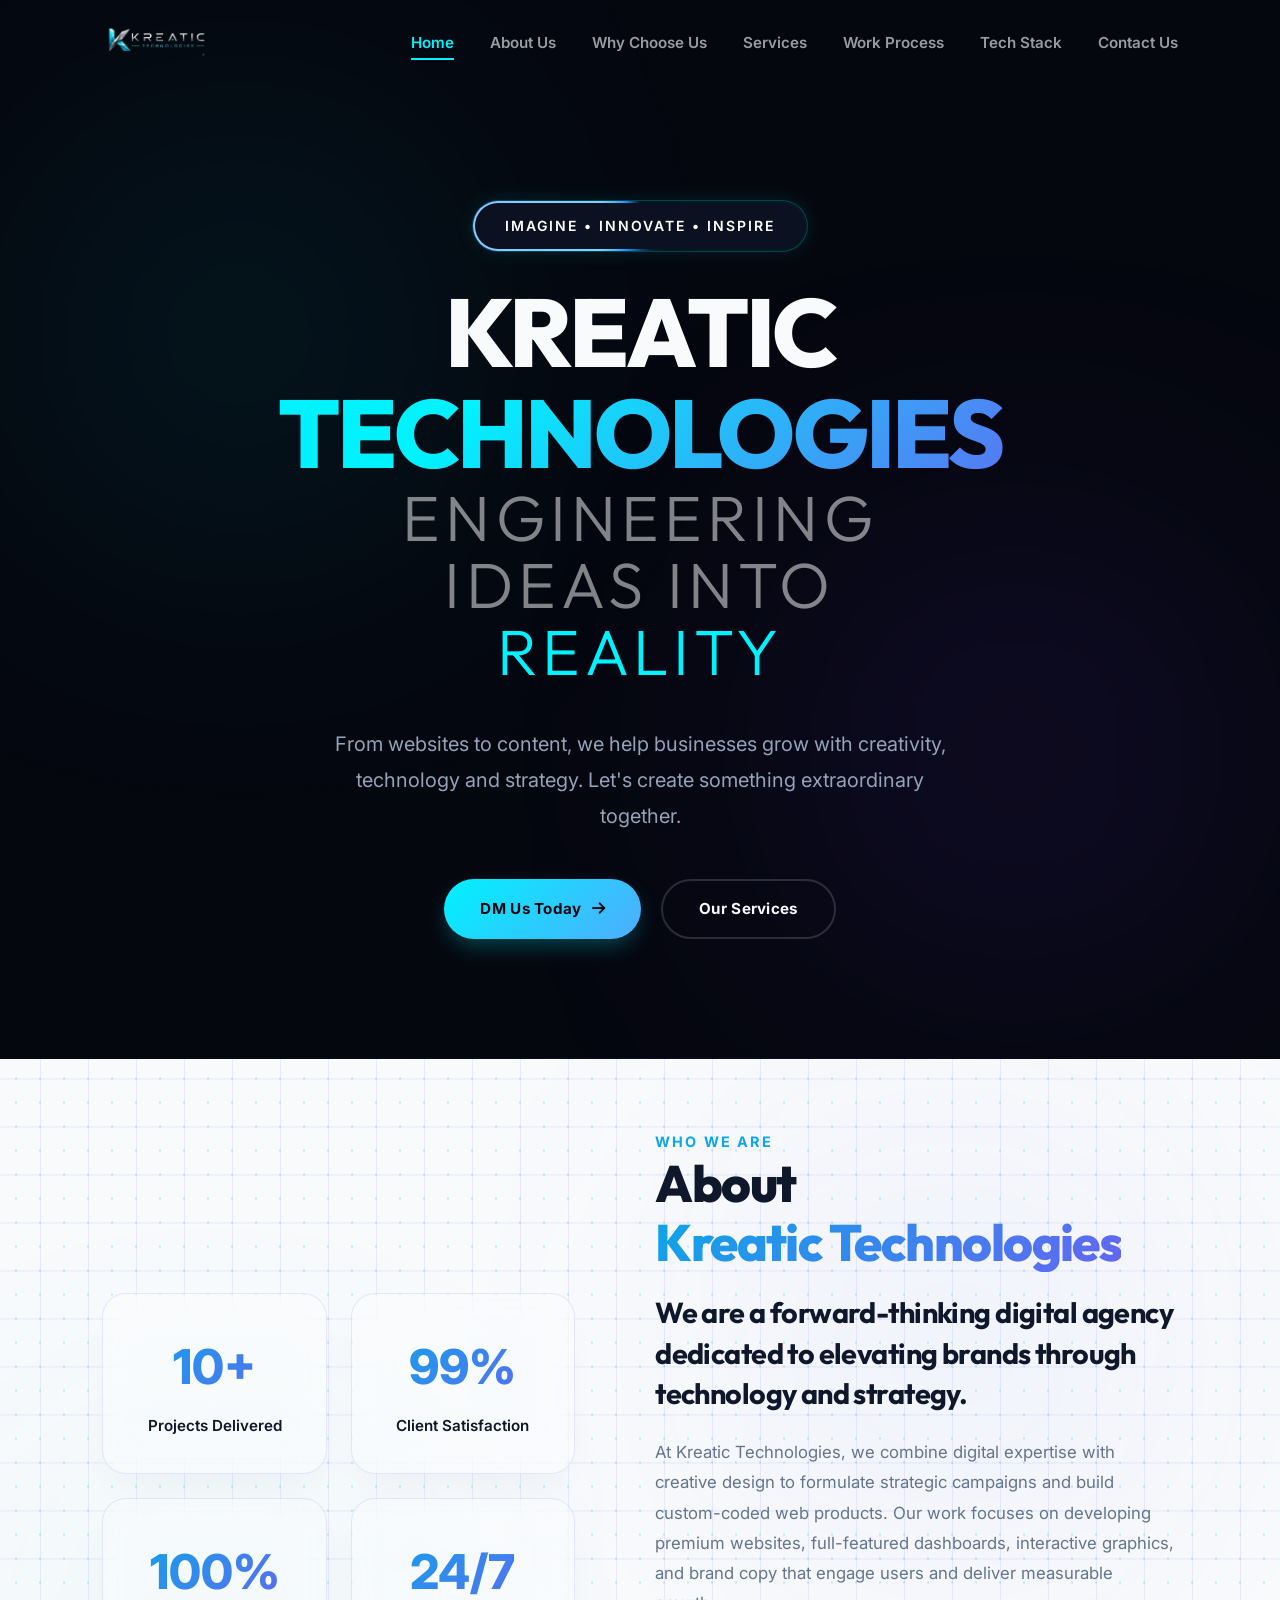
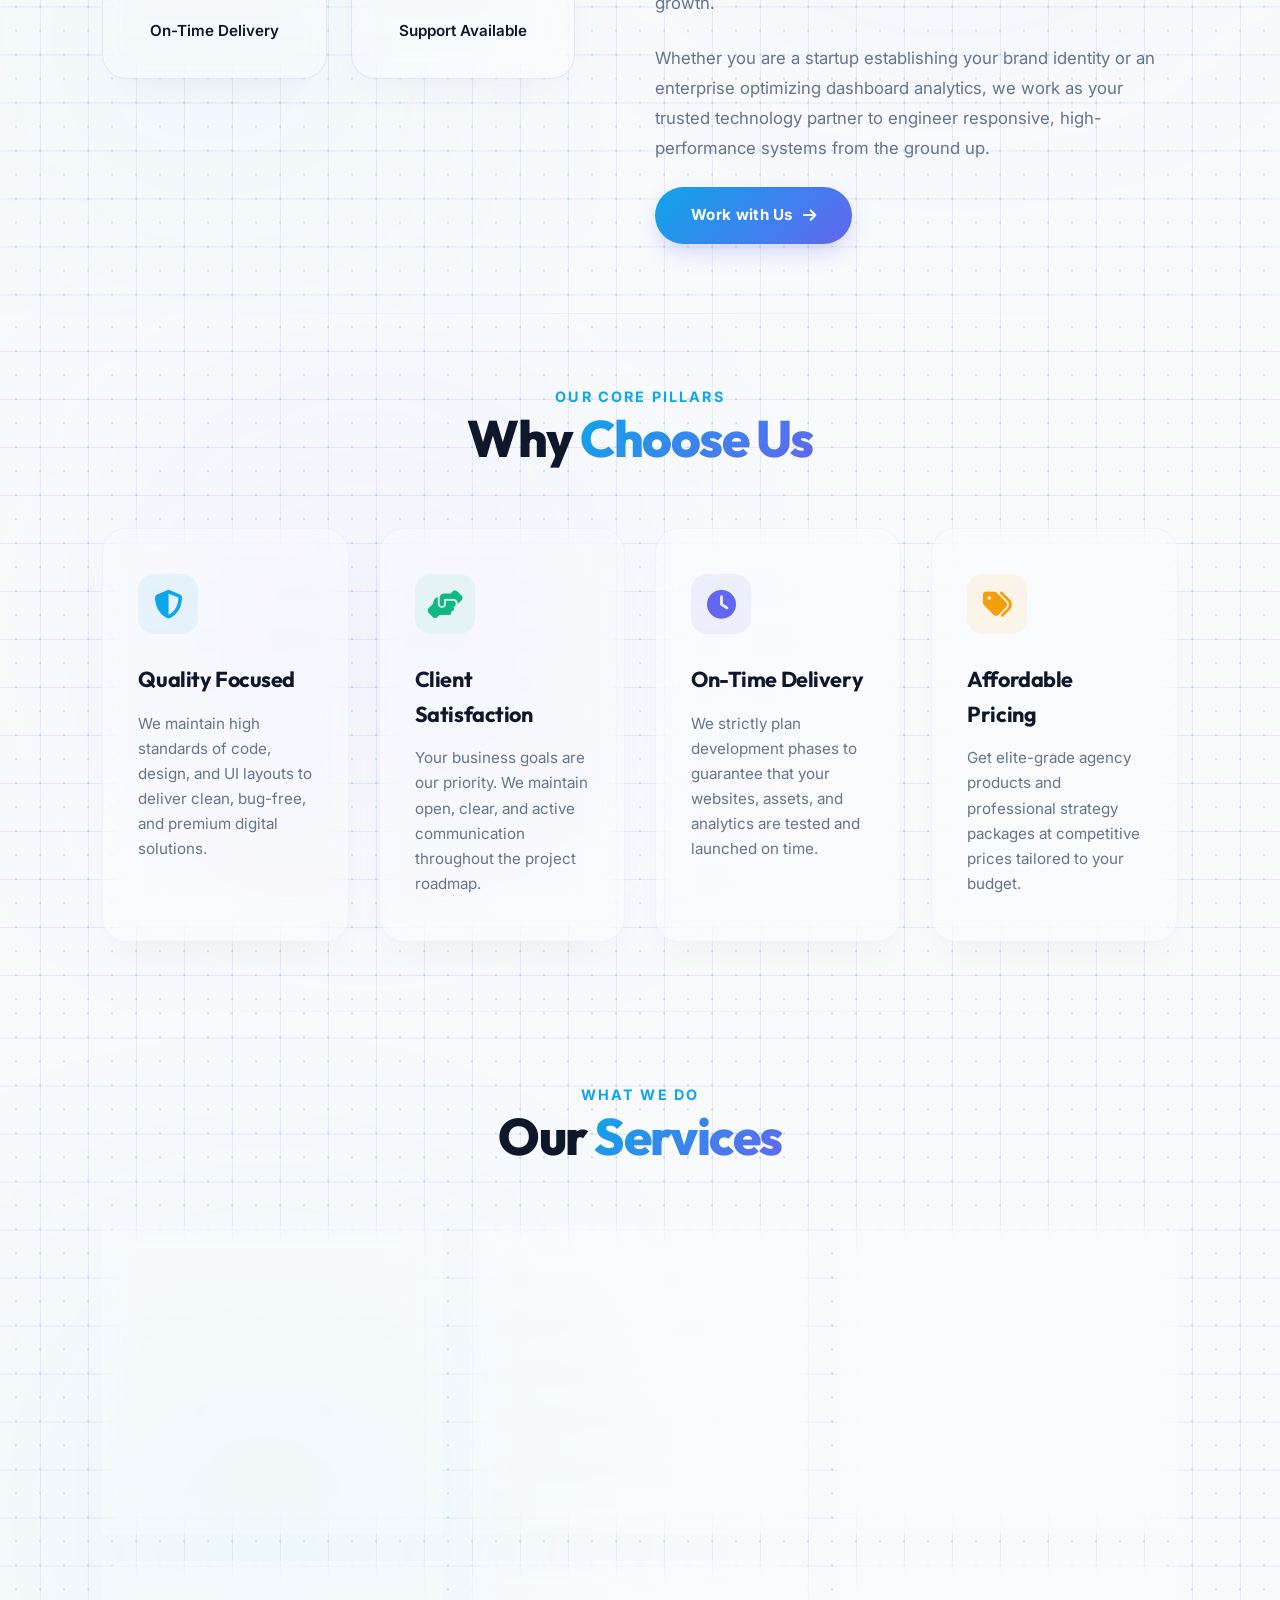
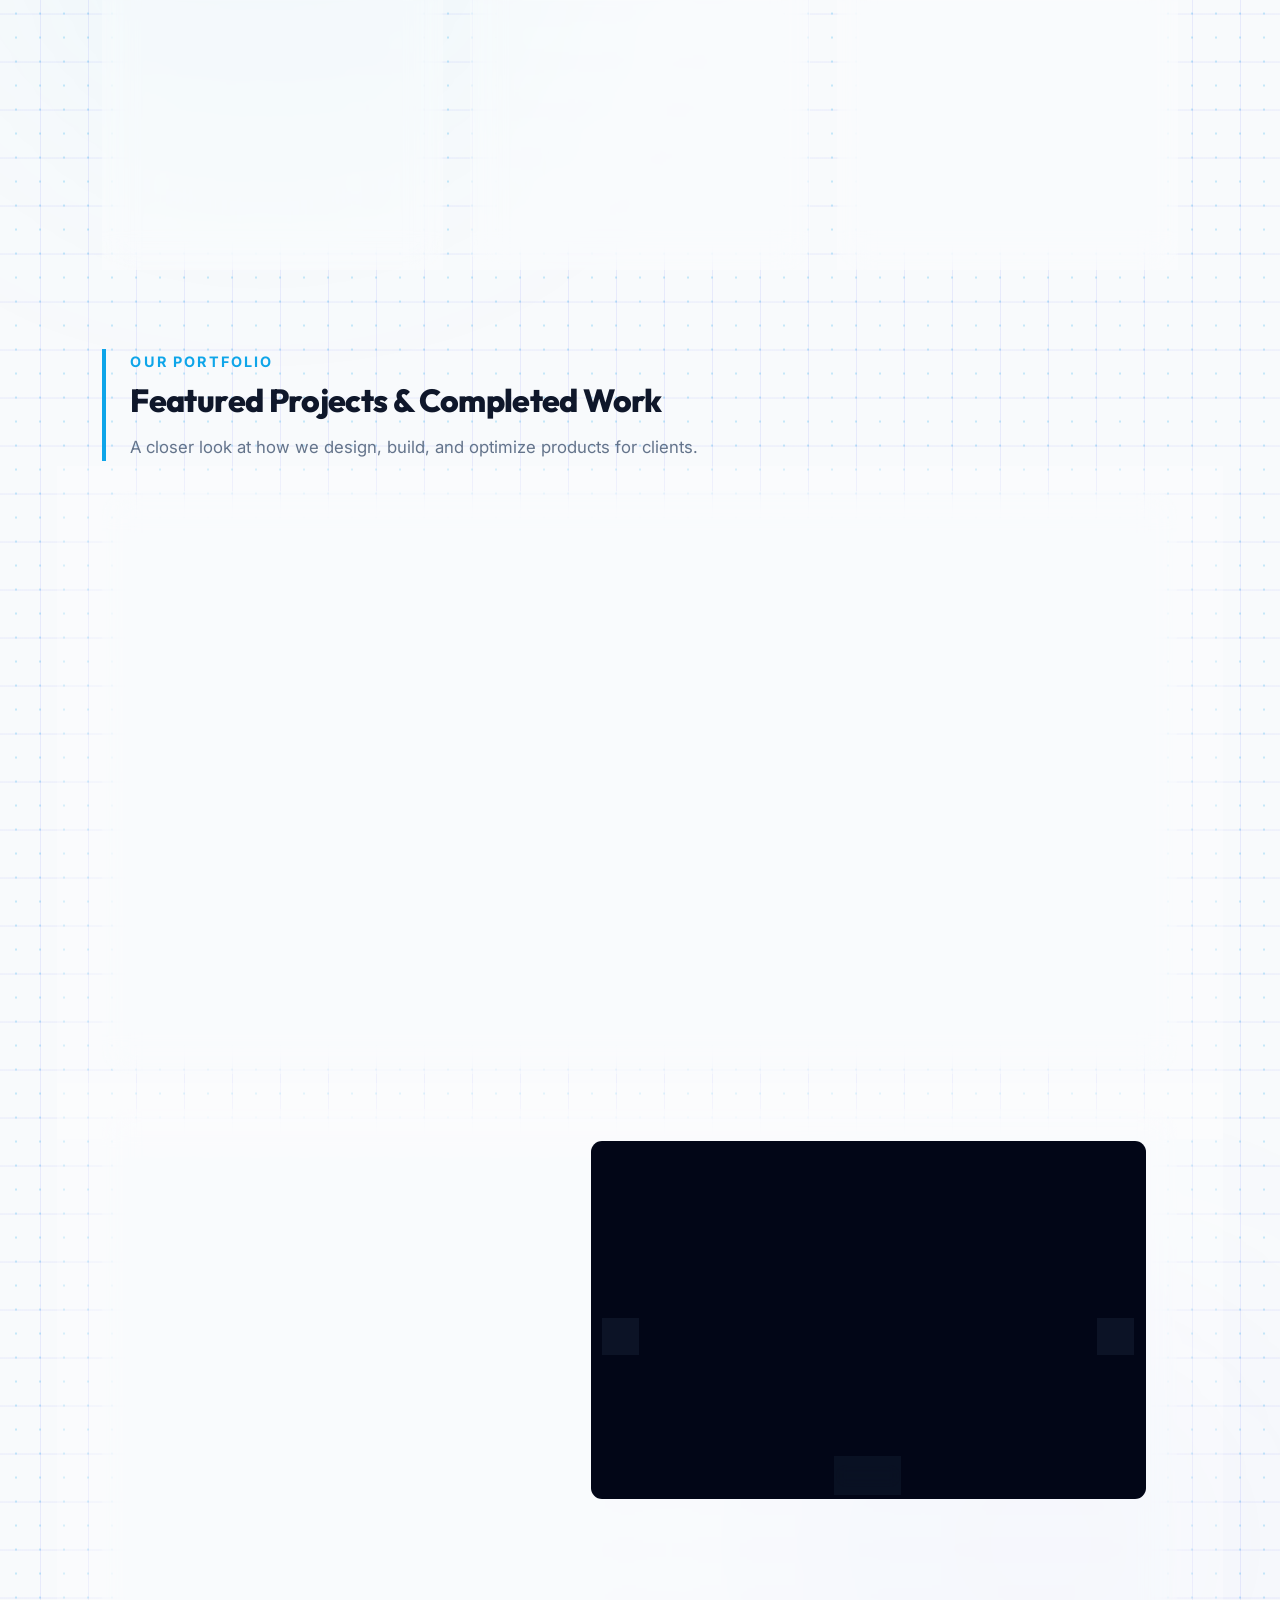
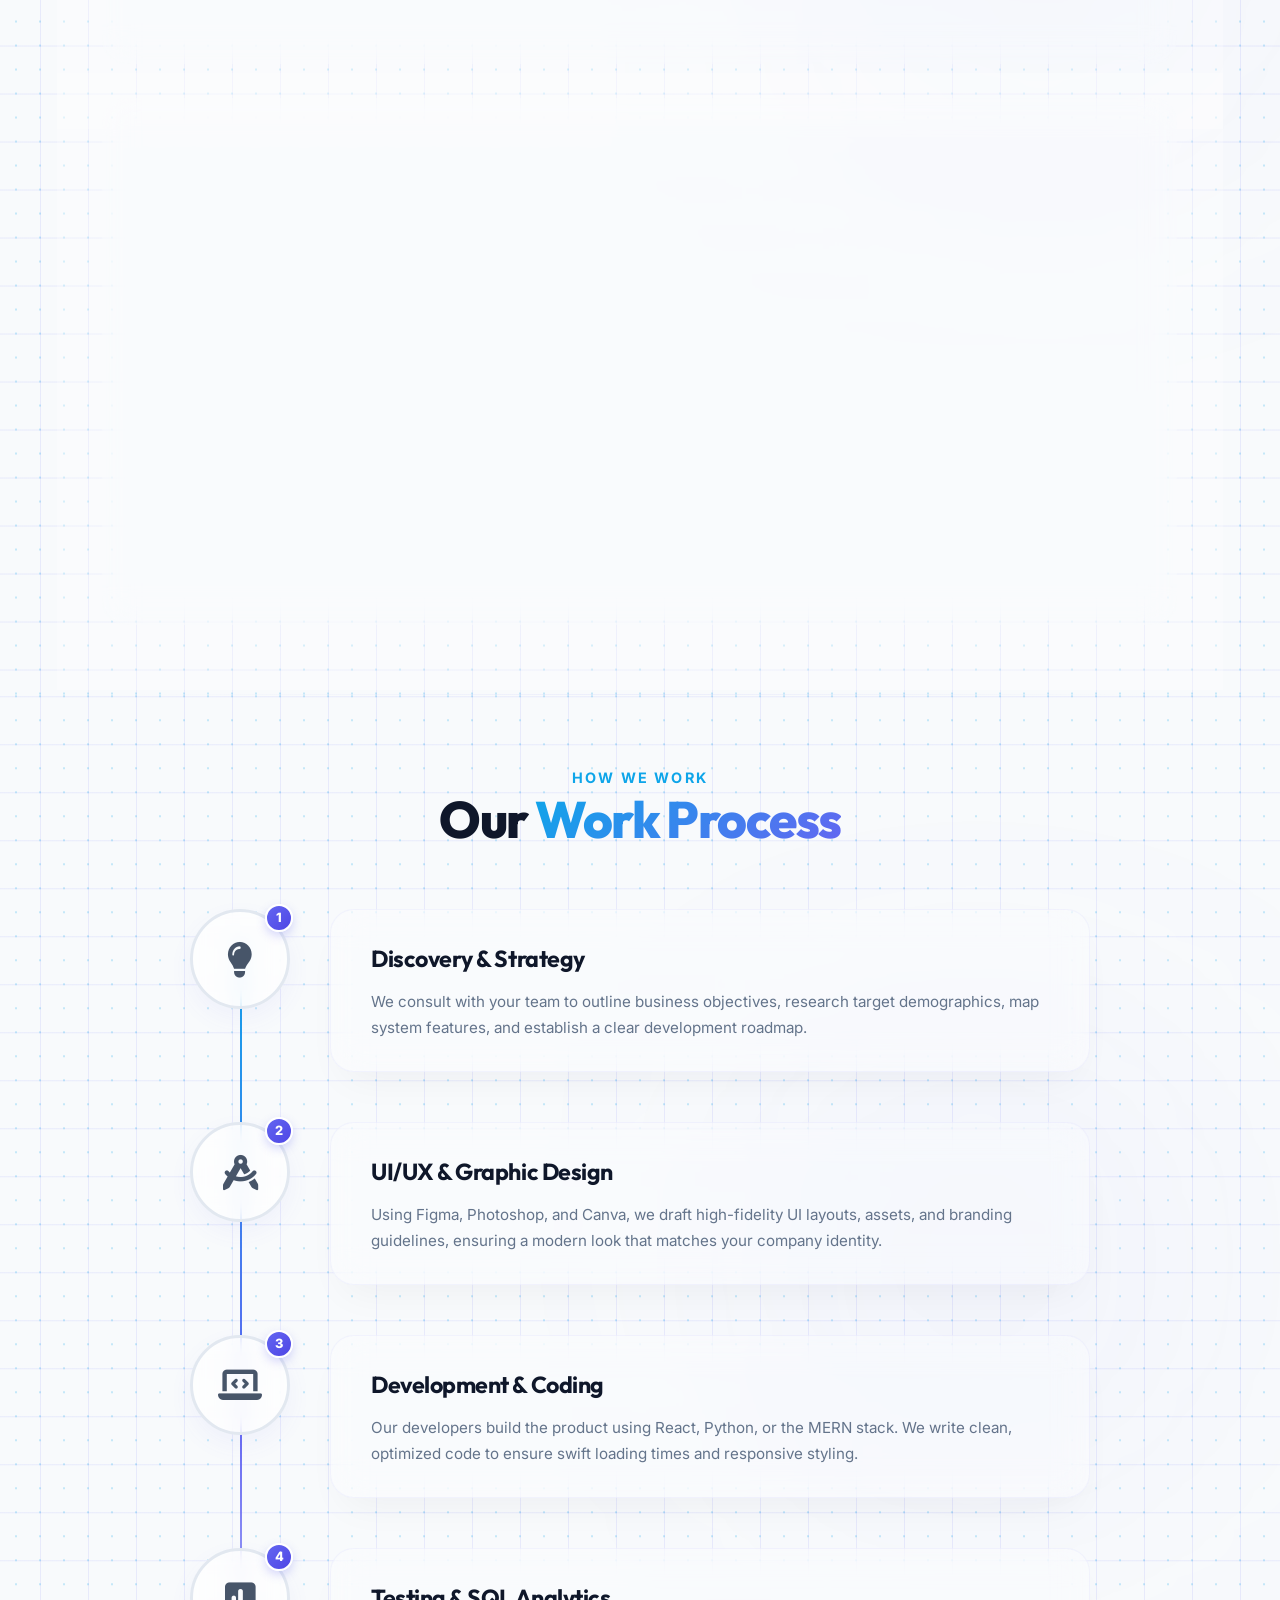
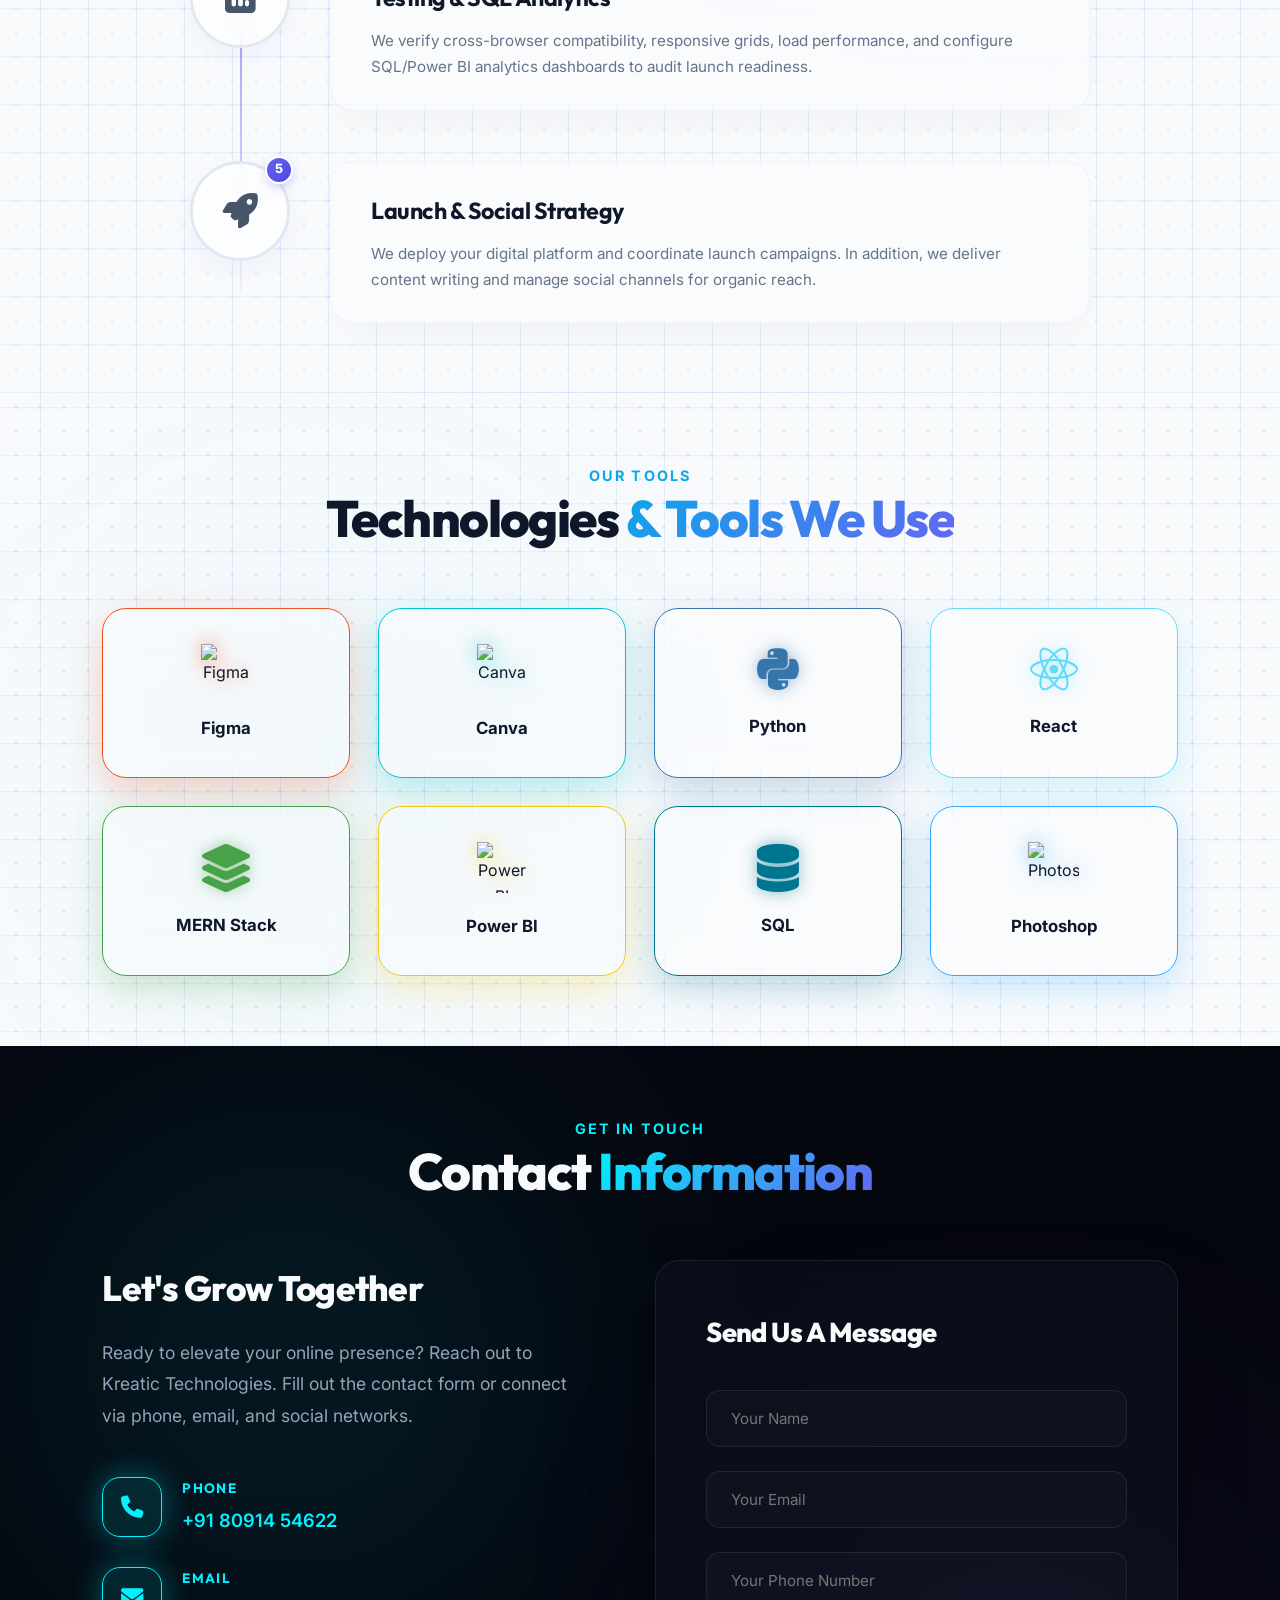
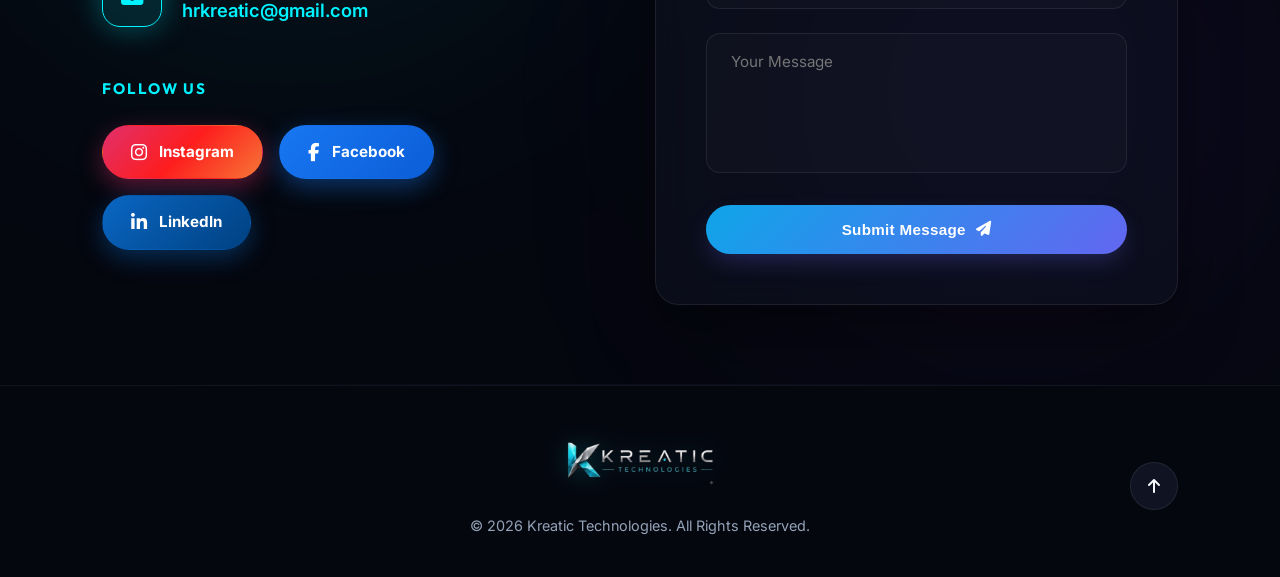
==== commit 53e98cf2: "Update index.html" ====
--- a/index.html
+++ b/index.html
@@ -278,7 +278,7 @@
                 </div>
             </div>
 
-            <!-- Card 2: Bakery Desktop Mockup -->
+            <!-- Card 2: Bakery & Sourav Desktop Mockups (Left-Right Scrollable Slider) -->
             <div class="work-card-long" id="project-bakery-desktop">
                 <div class="work-image-area">
                     <div class="browser-mockup">
@@ -286,19 +286,41 @@
                             <span class="browser-dot close"></span>
                             <span class="browser-dot minimize"></span>
                             <span class="browser-dot maximize"></span>
-                            <div class="browser-address"><i class="fa-solid fa-lock"></i> bakery.kreatic.com</div>
+                            <div class="browser-address" id="bakery-browser-address"><i class="fa-solid fa-lock"></i> bakery.kreatic.com</div>
+                            <div class="slider-counter"><span id="slide-num">1</span>/2</div>
                         </div>
                         <div class="browser-screen">
-                            <img src="images/WhatsApp Image 2026-07-16 at 6.40.13 PM.jpeg"
-                                alt="Bakelio Bakery Desktop Website Layout" class="work-card-img"
-                                id="img-project-bakery-desktop">
+                            <div class="horizontal-slider" id="bakery-slider">
+                                <div class="slide-item active">
+                                    <img src="images/WhatsApp Image 2026-07-16 at 6.40.13 PM.jpeg"
+                                        alt="Bakelio Bakery Desktop Website Layout" class="work-card-img"
+                                        id="img-project-bakery-desktop">
+                                </div>
+                                <div class="slide-item">
+                                    <img src="images/sourav.png"
+                                        alt="Web Application Layout" class="work-card-img"
+                                        id="img-project-sourav-desktop">
+                                </div>
+                            </div>
+                            <!-- Left / Right Navigation Controls -->
+                            <button class="slider-arrow slider-arrow-left" id="slider-prev" aria-label="Previous Slide">
+                                <i class="fa-solid fa-chevron-left"></i>
+                            </button>
+                            <button class="slider-arrow slider-arrow-right" id="slider-next" aria-label="Next Slide">
+                                <i class="fa-solid fa-chevron-right"></i>
+                            </button>
+                            <!-- Slider Dots -->
+                            <div class="slider-dots">
+                                <span class="dot active" data-slide="0"></span>
+                                <span class="dot" data-slide="1"></span>
+                            </div>
                         </div>
                     </div>
                 </div>
                 <div class="work-info-area">
                     <span class="work-tag">Web Development & UI/UX</span>
-                    <h4 class="work-card-title">Bakelio Bakery E-Commerce Website</h4>
-                    <p class="work-card-desc">A premium desktop web layout for "Bakelio Bakery". Featuring rich visual
+                    <h4 class="work-card-title" id="bakery-slide-title">Bakelio Bakery E-Commerce Website</h4>
+                    <p class="work-card-desc" id="bakery-slide-desc">A premium desktop web layout for "Bakelio Bakery". Featuring rich visual
                         card placements, interactive address mapping, custom gift hampers selection panels, and a sleek
                         modern contact form. The layout blends warm colors with clean grids to maximize brand appeal and
                         simplify checkout flow.</p>
@@ -429,12 +451,12 @@
         <div class="tech-container">
             <div class="tech-grid">
                 <div class="tech-card" id="tech-figma">
-                    <i class="fa-brands fa-figma tech-icon" id="icon-tech-figma"></i>
+                    <img src="images/figma.webp" alt="Figma" class="tech-icon-img" id="icon-tech-figma">
                     <div class="tech-name">Figma</div>
                 </div>
 
                 <div class="tech-card" id="tech-canva">
-                    <i class="fa-solid fa-palette tech-icon" id="icon-tech-canva"></i>
+                    <img src="images/canva.webp" alt="Canva" class="tech-icon-img" id="icon-tech-canva">
                     <div class="tech-name">Canva</div>
                 </div>
 
@@ -454,7 +476,7 @@
                 </div>
 
                 <div class="tech-card" id="tech-powerbi">
-                    <i class="fa-solid fa-chart-column tech-icon" id="icon-tech-powerbi"></i>
+                    <img src="images/PowerBI.png" alt="Power BI" class="tech-icon-img" id="icon-tech-powerbi">
                     <div class="tech-name">Power BI</div>
                 </div>
 
@@ -464,7 +486,7 @@
                 </div>
 
                 <div class="tech-card" id="tech-photoshop">
-                    <i class="fa-solid fa-image tech-icon" id="icon-tech-photoshop"></i>
+                    <img src="images/Photoshop.webp" alt="Photoshop" class="tech-icon-img" id="icon-tech-photoshop">
                     <div class="tech-name">Photoshop</div>
                 </div>
             </div>
@@ -557,7 +579,6 @@
         <div class="footer-content">
             <div class="footer-logo">
                 <img src="images/download.png" alt="Kreatic Technologies" class="footer-logo-img" id="footer-logo-image">
-                <span class="footer-logo-text">KREATIC<span>.</span></span>
             </div>
             <div class="footer-copyright" id="footer-copy-text">
                 &copy; 2026 Kreatic Technologies. All Rights Reserved.
@@ -572,4 +593,4 @@
     <script src="index.js"></script>
 </body>
 
-</html>+</html>
--- a/index.css
+++ b/index.css
@@ -154,13 +154,12 @@
 
 /* Global Section Layouts */
 section {
-    padding: 120px 8% 100px 8%;
-    min-height: 100vh;
+    padding: 70px 8%;
+    position: relative;
+    overflow: hidden;
     display: flex;
     flex-direction: column;
     justify-content: center;
-    position: relative;
-    overflow: hidden;
 }
 
 section::after {
@@ -192,21 +191,22 @@
     color: var(--text-muted-light);
 }
 
-/* Section-Light Custom Variables & Blueprint Pattern */
+/* Section-Light Custom Variables & Highlighted Blueprint Pattern */
 .section-light {
     --primary-cyan: #0ea5e9;
     --primary-cyan-hover: #0369a1;
     --primary-cyan-light: rgba(14, 165, 233, 0.08);
     --shadow-cyan: 0 0 30px rgba(14, 165, 233, 0.15);
     
-    background-color: var(--bg-light);
+    background-color: #f8fafc;
     color: var(--text-black);
     
-    /* Modern blueprint-style grid background */
+    /* 30% more highlighted professional blueprint grid pattern */
     background-image: 
-        linear-gradient(to right, rgba(99, 102, 241, 0.03) 1px, transparent 1px),
-        linear-gradient(to bottom, rgba(99, 102, 241, 0.03) 1px, transparent 1px);
-    background-size: 50px 50px;
+        radial-gradient(rgba(14, 165, 233, 0.22) 1.5px, transparent 1.5px),
+        linear-gradient(to right, rgba(99, 102, 241, 0.11) 1.2px, transparent 1.2px),
+        linear-gradient(to bottom, rgba(99, 102, 241, 0.11) 1.2px, transparent 1.2px);
+    background-size: 24px 24px, 48px 48px, 48px 48px;
     background-position: center;
 }
 
@@ -221,7 +221,7 @@
 /* Section Title Headers */
 .section-header {
     text-align: center;
-    margin-bottom: 70px;
+    margin-bottom: 40px;
     width: 100%;
     z-index: 5;
     position: relative;
@@ -566,10 +566,10 @@
 }
 
 .about-card {
-    background: linear-gradient(135deg, rgba(255, 255, 255, 0.7) 0%, rgba(248, 250, 252, 0.7) 100%);
-    backdrop-filter: blur(10px);
-    -webkit-backdrop-filter: blur(10px);
-    border: 1px solid rgba(99, 102, 241, 0.08);
+    background: rgba(255, 255, 255, 0.30);
+    backdrop-filter: blur(16px);
+    -webkit-backdrop-filter: blur(16px);
+    border: 1px solid rgba(99, 102, 241, 0.14);
     border-radius: var(--border-radius-lg);
     padding: 35px 25px;
     box-shadow: var(--shadow-premium);
@@ -594,7 +594,8 @@
 .about-card:hover {
     transform: translateY(-8px);
     box-shadow: var(--shadow-hover);
-    border-color: rgba(99, 102, 241, 0.2);
+    border-color: rgba(99, 102, 241, 0.25);
+    background: rgba(255, 255, 255, 0.50);
 }
 
 .about-card:hover::before {
@@ -645,9 +646,9 @@
 }
 
 .why-card {
-    background-color: rgba(255, 255, 255, 0.8);
-    backdrop-filter: blur(10px);
-    -webkit-backdrop-filter: blur(10px);
+    background-color: rgba(255, 255, 255, 0.30);
+    backdrop-filter: blur(16px);
+    -webkit-backdrop-filter: blur(16px);
     border: 1px solid var(--border-light);
     border-radius: var(--border-radius-lg);
     padding: 45px 35px;
@@ -658,8 +659,8 @@
 .why-card:hover {
     transform: translateY(-8px);
     box-shadow: var(--shadow-hover);
-    border-color: rgba(99, 102, 241, 0.15);
-    background-color: #ffffff;
+    border-color: rgba(99, 102, 241, 0.25);
+    background-color: rgba(255, 255, 255, 0.50);
 }
 
 .why-icon-outer {
@@ -703,15 +704,15 @@
     display: grid;
     grid-template-columns: repeat(auto-fit, minmax(280px, 1fr));
     gap: 28px;
-    margin-bottom: 100px;
+    margin-bottom: 40px;
     z-index: 5;
     position: relative;
 }
 
 .service-card {
-    background-color: rgba(248, 250, 252, 0.7);
-    backdrop-filter: blur(10px);
-    -webkit-backdrop-filter: blur(10px);
+    background-color: rgba(255, 255, 255, 0.30);
+    backdrop-filter: blur(16px);
+    -webkit-backdrop-filter: blur(16px);
     border: 1px solid var(--border-light);
     border-radius: var(--border-radius-lg);
     padding: 40px 30px;
@@ -719,10 +720,10 @@
 }
 
 .service-card:hover {
-    background-color: #ffffff;
+    background-color: rgba(255, 255, 255, 0.50);
     transform: translateY(-6px);
     box-shadow: var(--shadow-hover);
-    border-color: rgba(99, 102, 241, 0.15);
+    border-color: rgba(99, 102, 241, 0.25);
 }
 
 .service-icon-outer {
@@ -765,8 +766,8 @@
 
 /* Portfolio Work Section (Long Cards & Mockups) */
 .work-section-header {
-    margin-top: 80px;
-    margin-bottom: 50px;
+    margin-top: 40px;
+    margin-bottom: 30px;
     text-align: left;
     border-left: 4px solid var(--primary-cyan);
     padding-left: 24px;
@@ -788,7 +789,7 @@
 .work-cards-container {
     display: flex;
     flex-direction: column;
-    gap: 60px;
+    gap: 35px;
     width: 100%;
     z-index: 5;
     position: relative;
@@ -797,7 +798,9 @@
 .work-card-long {
     display: grid;
     grid-template-columns: 1.15fr 0.85fr;
-    background-color: #ffffff;
+    background-color: rgba(255, 255, 255, 0.30);
+    backdrop-filter: blur(16px);
+    -webkit-backdrop-filter: blur(16px);
     border: 1px solid var(--border-light);
     border-radius: var(--border-radius-lg);
     overflow: hidden;
@@ -820,7 +823,8 @@
 .work-card-long:hover {
     transform: translateY(-8px);
     box-shadow: 0 35px 70px -20px rgba(15, 23, 42, 0.12);
-    border-color: rgba(99, 102, 241, 0.15);
+    border-color: rgba(99, 102, 241, 0.25);
+    background-color: rgba(255, 255, 255, 0.50);
 }
 
 .work-image-area {
@@ -905,6 +909,115 @@
     transition: var(--transition-smooth);
 }
 
+/* Horizontal Slider inside Browser Mockup */
+.horizontal-slider {
+    display: flex;
+    width: 100%;
+    height: 100%;
+    overflow-x: auto;
+    scroll-snap-type: x mandatory;
+    scroll-behavior: smooth;
+    -webkit-overflow-scrolling: touch;
+}
+
+.horizontal-slider::-webkit-scrollbar {
+    display: none;
+}
+
+.slide-item {
+    flex: 0 0 100%;
+    width: 100%;
+    height: 100%;
+    scroll-snap-align: start;
+    position: relative;
+}
+
+.slide-item img {
+    width: 100%;
+    height: 100%;
+    object-fit: cover;
+    object-position: top center;
+}
+
+/* Slider Controls & Arrows */
+.slider-arrow {
+    position: absolute;
+    top: 50%;
+    transform: translateY(-50%);
+    width: 36px;
+    height: 36px;
+    border-radius: 50%;
+    background: rgba(15, 23, 42, 0.85);
+    border: 1px solid rgba(255, 255, 255, 0.2);
+    color: #ffffff;
+    display: flex;
+    align-items: center;
+    justify-content: center;
+    cursor: pointer;
+    z-index: 25;
+    transition: var(--transition-smooth);
+    backdrop-filter: blur(8px);
+}
+
+.slider-arrow:hover {
+    background: var(--primary-cyan);
+    color: #05070f;
+    border-color: transparent;
+    box-shadow: 0 0 15px rgba(0, 242, 254, 0.5);
+    transform: translateY(-50%) scale(1.1);
+}
+
+.slider-arrow-left {
+    left: 12px;
+}
+
+.slider-arrow-right {
+    right: 12px;
+}
+
+/* Slider Counter & Dots */
+.slider-counter {
+    margin-left: auto;
+    font-size: 0.72rem;
+    font-weight: 700;
+    color: var(--primary-cyan);
+    background: rgba(14, 165, 233, 0.15);
+    padding: 2px 10px;
+    border-radius: 12px;
+    border: 1px solid rgba(14, 165, 233, 0.3);
+}
+
+.slider-dots {
+    position: absolute;
+    bottom: 12px;
+    left: 50%;
+    transform: translateX(-50%);
+    display: flex;
+    gap: 8px;
+    z-index: 25;
+    background: rgba(15, 23, 42, 0.65);
+    padding: 6px 12px;
+    border-radius: 20px;
+    backdrop-filter: blur(6px);
+    border: 1px solid rgba(255, 255, 255, 0.1);
+}
+
+.slider-dots .dot {
+    width: 8px;
+    height: 8px;
+    border-radius: 50%;
+    background-color: rgba(255, 255, 255, 0.4);
+    cursor: pointer;
+    transition: var(--transition-smooth);
+}
+
+.slider-dots .dot.active {
+    width: 22px;
+    border-radius: 10px;
+    background-color: var(--primary-cyan);
+    box-shadow: 0 0 10px rgba(0, 242, 254, 0.6);
+}
+
 /* Phone Mockup */
 .phone-mockup {
     width: 175px;
@@ -1007,7 +1120,7 @@
 }
 
 .work-meta-item {
-    background-color: var(--bg-light-alt);
+    background-color: rgba(255, 255, 255, 0.6);
     border: 1px solid var(--border-light);
     padding: 6px 16px;
     border-radius: 20px;
@@ -1052,7 +1165,9 @@
     width: 100px;
     height: 100px;
     border-radius: 50%;
-    background-color: #ffffff;
+    background-color: rgba(255, 255, 255, 0.7);
+    backdrop-filter: blur(10px);
+    -webkit-backdrop-filter: blur(10px);
     border: 3px solid #e2e8f0;
     display: flex;
     align-items: center;
@@ -1101,7 +1216,9 @@
 
 .process-content {
     padding-top: 15px;
-    background: linear-gradient(135deg, rgba(255, 255, 255, 0.6) 0%, rgba(248, 250, 252, 0.6) 100%);
+    background: rgba(255, 255, 255, 0.30);
+    backdrop-filter: blur(16px);
+    -webkit-backdrop-filter: blur(16px);
     border: 1px solid var(--border-light);
     border-radius: var(--border-radius-lg);
     padding: 30px 40px;
@@ -1111,8 +1228,8 @@
 }
 
 .process-step:hover .process-content {
-    background-color: #ffffff;
-    border-color: rgba(99, 102, 241, 0.15);
+    background-color: rgba(255, 255, 255, 0.50);
+    border-color: rgba(99, 102, 241, 0.25);
     box-shadow: var(--shadow-hover);
     transform: translateX(8px);
 }
@@ -1144,7 +1261,9 @@
 }
 
 .tech-card {
-    background-color: #ffffff;
+    background-color: rgba(255, 255, 255, 0.30);
+    backdrop-filter: blur(16px);
+    -webkit-backdrop-filter: blur(16px);
     border: 1px solid var(--border-light);
     border-radius: var(--border-radius-lg);
     padding: 35px;
@@ -1156,6 +1275,7 @@
     box-shadow: var(--shadow-premium);
     transition: var(--transition-smooth);
 }
+
 
 .tech-card:hover {
     transform: translateY(-8px);
@@ -1168,31 +1288,83 @@
     transition: var(--transition-smooth);
 }
 
-/* Customized Tech Card Shadow glows and colors */
-
-#tech-figma:hover { border-color: #f24e1e; box-shadow: 0 15px 35px rgba(239, 72, 22, 0.12); }
-#tech-figma:hover .tech-icon { color: #f24e1e !important; }
-
-#tech-canva:hover { border-color: #00c4cc; box-shadow: 0 15px 35px rgba(0, 196, 204, 0.12); }
-#tech-canva:hover .tech-icon { color: #00c4cc !important; }
-
-#tech-python:hover { border-color: #3776ab; box-shadow: 0 15px 35px rgba(55, 118, 171, 0.12); }
-#tech-python:hover .tech-icon { color: #3776ab !important; }
-
-#tech-react:hover { border-color: #61dafb; box-shadow: 0 15px 35px rgba(97, 218, 251, 0.12); }
-#tech-react:hover .tech-icon { color: #61dafb !important; }
-
-#tech-mern:hover { border-color: #47a248; box-shadow: 0 15px 35px rgba(71, 162, 72, 0.12); }
-#tech-mern:hover .tech-icon { color: #47a248 !important; }
-
-#tech-powerbi:hover { border-color: #f2c811; box-shadow: 0 15px 35px rgba(242, 200, 17, 0.12); }
-#tech-powerbi:hover .tech-icon { color: #f2c811 !important; }
-
-#tech-sql:hover { border-color: #00758f; box-shadow: 0 15px 35px rgba(0, 117, 143, 0.12); }
-#tech-sql:hover .tech-icon { color: #00758f !important; }
-
-#tech-photoshop:hover { border-color: #31a8ff; box-shadow: 0 15px 35px rgba(49, 168, 255, 0.12); }
-#tech-photoshop:hover .tech-icon { color: #31a8ff !important; }
+.tech-icon-img {
+    height: 3.2rem;
+    width: 3.2rem;
+    object-fit: contain;
+    margin-bottom: 20px;
+    transition: var(--transition-smooth);
+}
+
+/* Customized Tech Card Shadow glows and colors - Always Active (No hover color change required) */
+
+#tech-figma { 
+    border-color: #f24e1e; 
+    box-shadow: 0 12px 35px rgba(242, 78, 30, 0.25); 
+}
+#tech-figma .tech-icon-img { 
+    filter: drop-shadow(0 0 10px rgba(242, 78, 30, 0.6)); 
+}
+
+#tech-canva { 
+    border-color: #00c4cc; 
+    box-shadow: 0 12px 35px rgba(0, 196, 204, 0.25); 
+}
+#tech-canva .tech-icon-img { 
+    filter: drop-shadow(0 0 10px rgba(0, 196, 204, 0.6)); 
+}
+
+#tech-python { 
+    border-color: #3776ab; 
+    box-shadow: 0 12px 35px rgba(55, 118, 171, 0.25); 
+}
+#tech-python .tech-icon { 
+    color: #3776ab !important; 
+    filter: drop-shadow(0 0 8px rgba(55, 118, 171, 0.5)); 
+}
+
+#tech-react { 
+    border-color: #61dafb; 
+    box-shadow: 0 12px 35px rgba(97, 218, 251, 0.25); 
+}
+#tech-react .tech-icon { 
+    color: #61dafb !important; 
+    filter: drop-shadow(0 0 8px rgba(97, 218, 251, 0.5)); 
+}
+
+#tech-mern { 
+    border-color: #47a248; 
+    box-shadow: 0 12px 35px rgba(71, 162, 72, 0.25); 
+}
+#tech-mern .tech-icon { 
+    color: #47a248 !important; 
+    filter: drop-shadow(0 0 8px rgba(71, 162, 72, 0.5)); 
+}
+
+#tech-powerbi { 
+    border-color: #f2c811; 
+    box-shadow: 0 12px 35px rgba(242, 200, 17, 0.25); 
+}
+#tech-powerbi .tech-icon-img { 
+    filter: drop-shadow(0 0 10px rgba(242, 200, 17, 0.6)); 
+}
+
+#tech-sql { 
+    border-color: #00758f; 
+    box-shadow: 0 12px 35px rgba(0, 117, 143, 0.25); 
+}
+#tech-sql .tech-icon { 
+    color: #00758f !important; 
+    filter: drop-shadow(0 0 8px rgba(0, 117, 143, 0.5)); 
+}
+
+#tech-photoshop { 
+    border-color: #31a8ff; 
+    box-shadow: 0 12px 35px rgba(49, 168, 255, 0.25); 
+}
+#tech-photoshop .tech-icon-img { 
+    filter: drop-shadow(0 0 10px rgba(49, 168, 255, 0.6)); 
+}
 
 .tech-name {
     font-size: 1.05rem;
@@ -1243,8 +1415,9 @@
 .contact-item-icon {
     width: 60px;
     height: 60px;
-    background-color: var(--bg-dark-card);
-    border: 1px solid var(--border-dark);
+    background-color: var(--primary-cyan-light);
+    border: 1px solid var(--primary-cyan);
+    box-shadow: var(--shadow-cyan);
     border-radius: 18px;
     display: flex;
     align-items: center;
@@ -1253,18 +1426,8 @@
     transition: var(--transition-smooth);
 }
 
-.contact-item:hover .contact-item-icon {
-    background-color: var(--primary-cyan-light);
-    border-color: var(--primary-cyan);
-    box-shadow: var(--shadow-cyan);
-}
-
 .contact-item-icon i {
     font-size: 1.4rem;
-    color: var(--text-white) !important;
-}
-
-.contact-item:hover .contact-item-icon i {
     color: var(--primary-cyan) !important;
 }
 
@@ -1280,16 +1443,17 @@
 .contact-item-text p {
     font-size: 1.15rem;
     font-weight: 600;
-    color: var(--text-white) !important;
+    color: var(--primary-cyan) !important;
     text-decoration: none;
     transition: var(--transition-smooth);
 }
 
 .contact-item-text a:hover {
-    color: var(--primary-cyan) !important;
-}
-
-/* Social Media Channels styling */
+    color: var(--primary-cyan-hover) !important;
+    text-decoration: underline;
+}
+
+/* Social Media Channels styling - Always Active Colors & Glow */
 .socials-title {
     font-size: 0.95rem;
     font-weight: 700;
@@ -1309,32 +1473,51 @@
     display: flex;
     align-items: center;
     gap: 12px;
-    background-color: var(--bg-dark-card);
-    border: 1px solid var(--border-dark);
     padding: 14px 28px;
     border-radius: 30px;
-    color: var(--text-white) !important;
     text-decoration: none;
-    font-weight: 600;
+    font-weight: 700;
     font-size: 0.95rem;
     transition: var(--transition-smooth);
-}
-
-.social-button i {
-    font-size: 1.1rem;
-    color: var(--text-white) !important;
+    border: 1px solid transparent;
+}
+
+#social-instagram {
+    background: linear-gradient(135deg, #e1306c 0%, #fd1d1d 50%, #f77737 100%);
+    color: #ffffff !important;
+    box-shadow: 0 8px 25px rgba(225, 48, 108, 0.4);
+}
+
+#social-instagram i {
+    color: #ffffff !important;
+    font-size: 1.15rem;
+}
+
+#social-facebook {
+    background: linear-gradient(135deg, #1877f2 0%, #0b5ed7 100%);
+    color: #ffffff !important;
+    box-shadow: 0 8px 25px rgba(24, 119, 242, 0.4);
+}
+
+#social-facebook i {
+    color: #ffffff !important;
+    font-size: 1.15rem;
+}
+
+#social-linkedin {
+    background: linear-gradient(135deg, #0a66c2 0%, #004182 100%);
+    color: #ffffff !important;
+    box-shadow: 0 8px 25px rgba(10, 102, 194, 0.4);
+}
+
+#social-linkedin i {
+    color: #ffffff !important;
+    font-size: 1.15rem;
 }
 
 .social-button:hover {
-    background: linear-gradient(135deg, #00f2fe 0%, #4facfe 100%);
-    color: var(--bg-dark) !important;
-    border-color: transparent;
     transform: translateY(-3px);
-    box-shadow: 0 10px 25px rgba(0, 242, 254, 0.3);
-}
-
-.social-button:hover i {
-    color: var(--bg-dark) !important;
+    filter: brightness(1.15);
 }
 
 /* Glassmorphic Contact Form */
@@ -1402,32 +1585,27 @@
 
 .footer-content {
     display: flex;
-    justify-content: space-between;
-    align-items: center;
-    flex-wrap: wrap;
-    gap: 24px;
+    flex-direction: column;
+    align-items: center;
+    justify-content: center;
+    gap: 20px;
+    position: relative;
+    max-width: 1200px;
+    margin: 0 auto;
 }
 
 .footer-logo {
     display: flex;
     align-items: center;
-    gap: 12px;
+    justify-content: center;
 }
 
 .footer-logo-img {
-    height: 32px;
+    height: 58px;
     width: auto;
-}
-
-.footer-logo-text {
-    font-size: 1.25rem;
-    font-weight: 800;
-    color: var(--text-white);
-    letter-spacing: -0.02em;
-}
-
-.footer-logo-text span {
-    color: var(--primary-cyan);
+    object-fit: contain;
+    transition: var(--transition-smooth);
+    filter: drop-shadow(0 0 12px rgba(0, 242, 254, 0.2));
 }
 
 .footer-copyright {
@@ -1436,6 +1614,10 @@
 }
 
 .footer-top-btn {
+    position: absolute;
+    right: 0;
+    top: 50%;
+    transform: translateY(-50%);
     background-color: var(--bg-dark-card);
     border: 1px solid var(--border-dark);
     color: var(--text-white);
@@ -1454,8 +1636,19 @@
     background: linear-gradient(135deg, #00f2fe 0%, #4facfe 100%);
     color: var(--bg-dark);
     border-color: transparent;
-    transform: translateY(-4px);
+    transform: translateY(calc(-50% - 4px));
     box-shadow: 0 10px 20px rgba(0, 242, 254, 0.3);
+}
+
+@media (max-width: 768px) {
+    .footer-top-btn {
+        position: static;
+        transform: none;
+        margin-top: 10px;
+    }
+    .footer-top-btn:hover {
+        transform: translateY(-4px);
+    }
 }
 
 /* Responsive Breakpoints */
